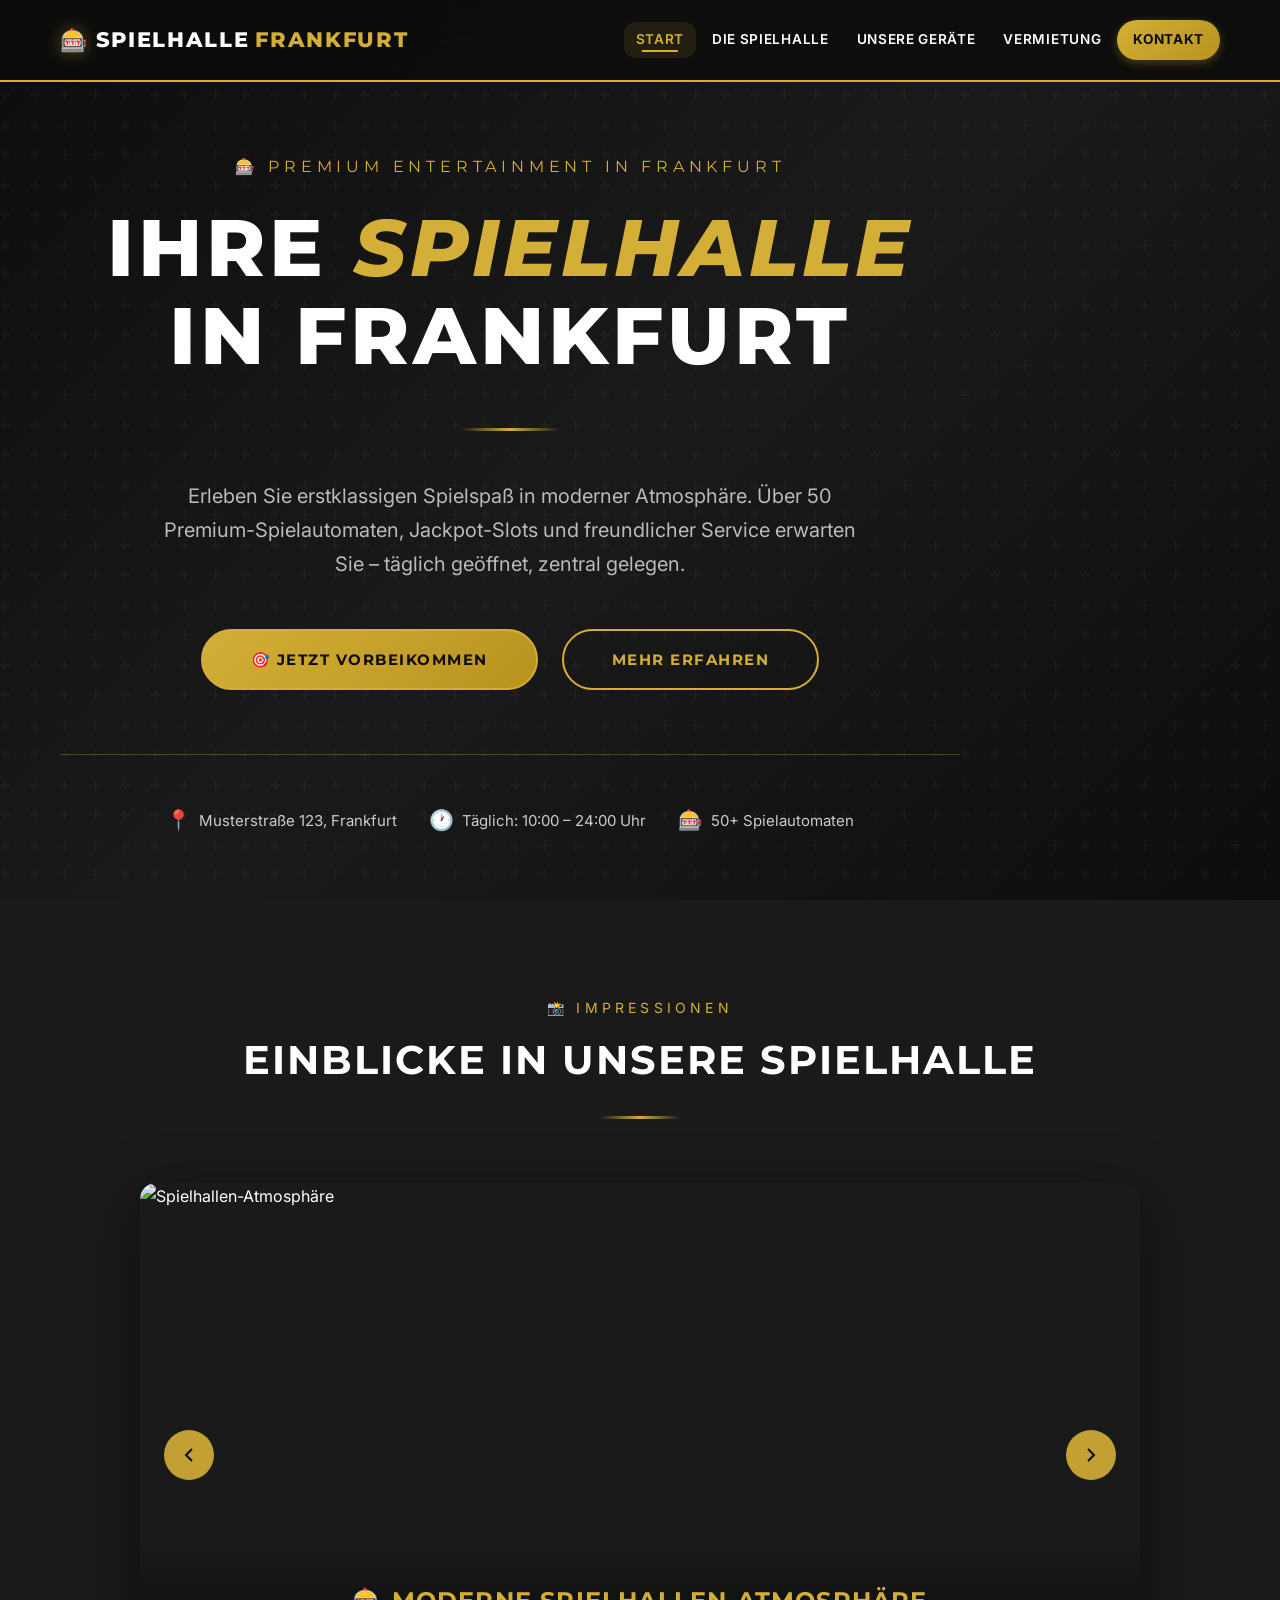
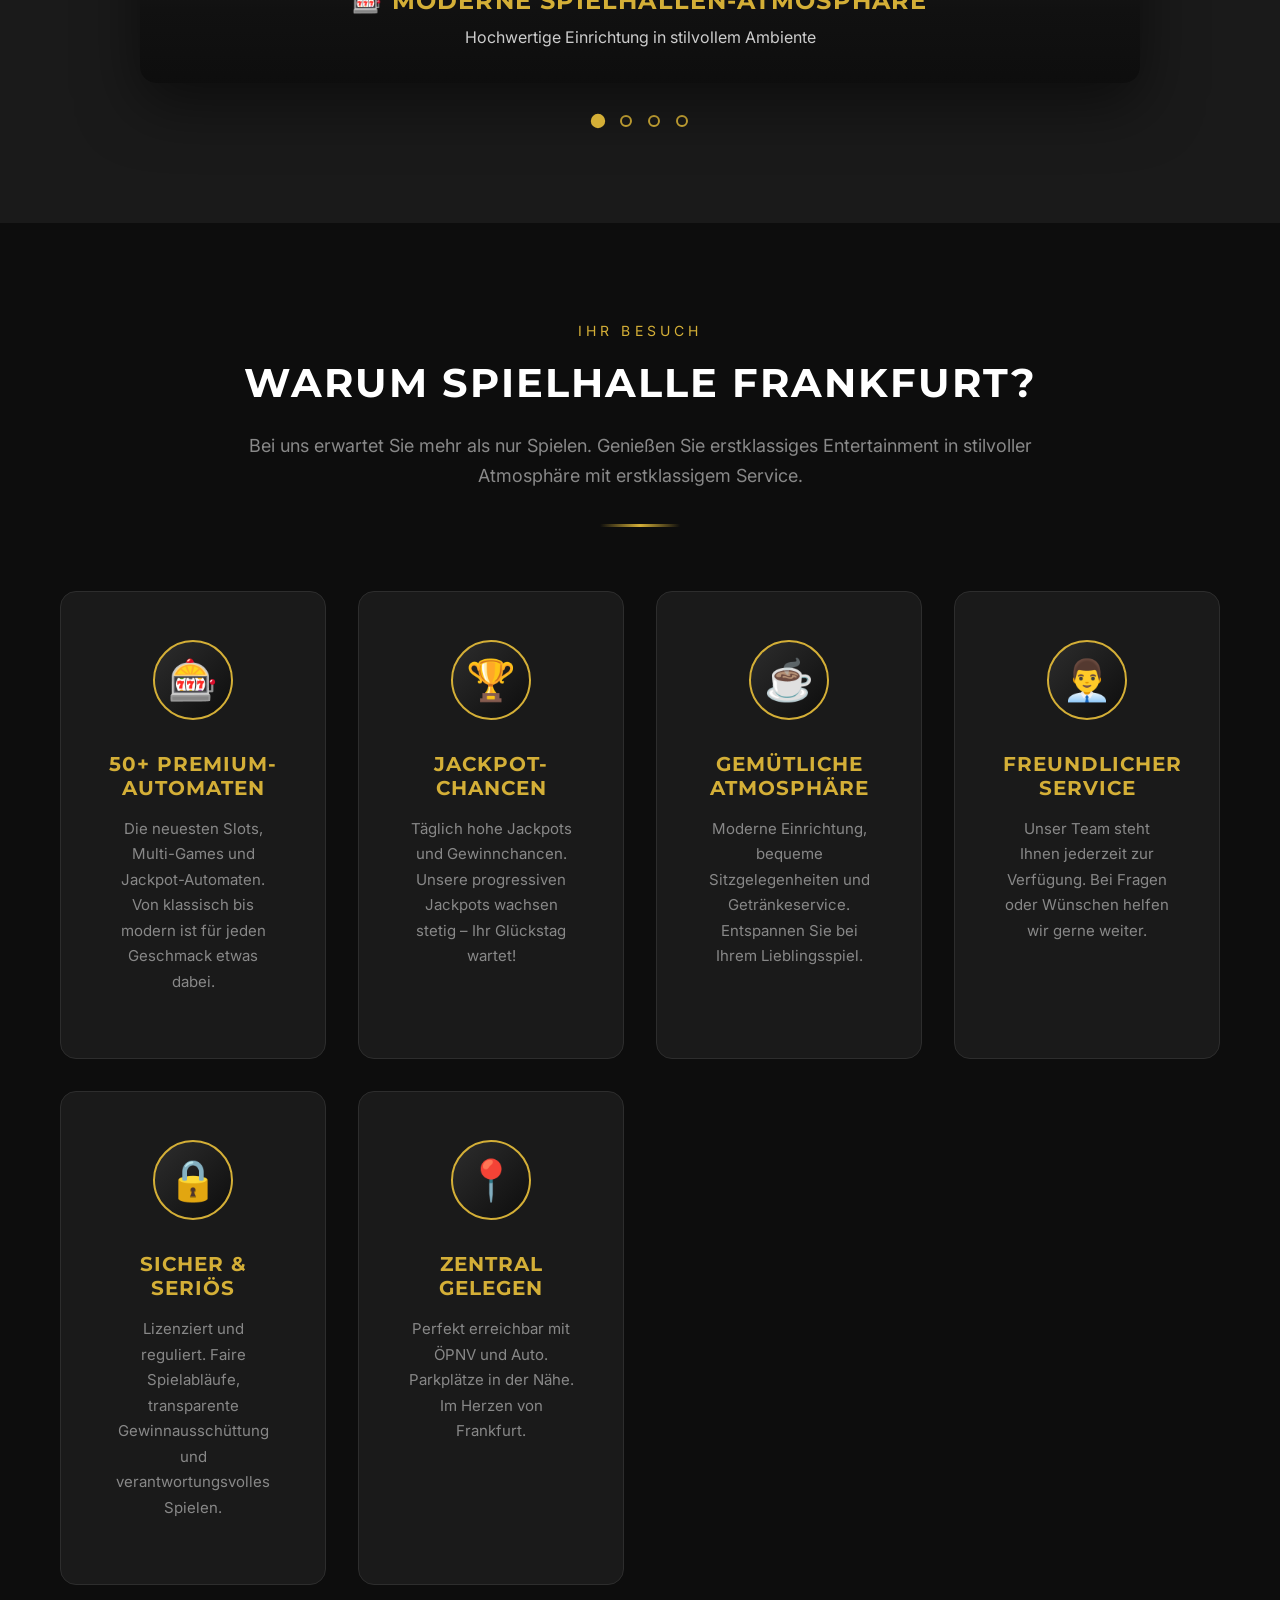
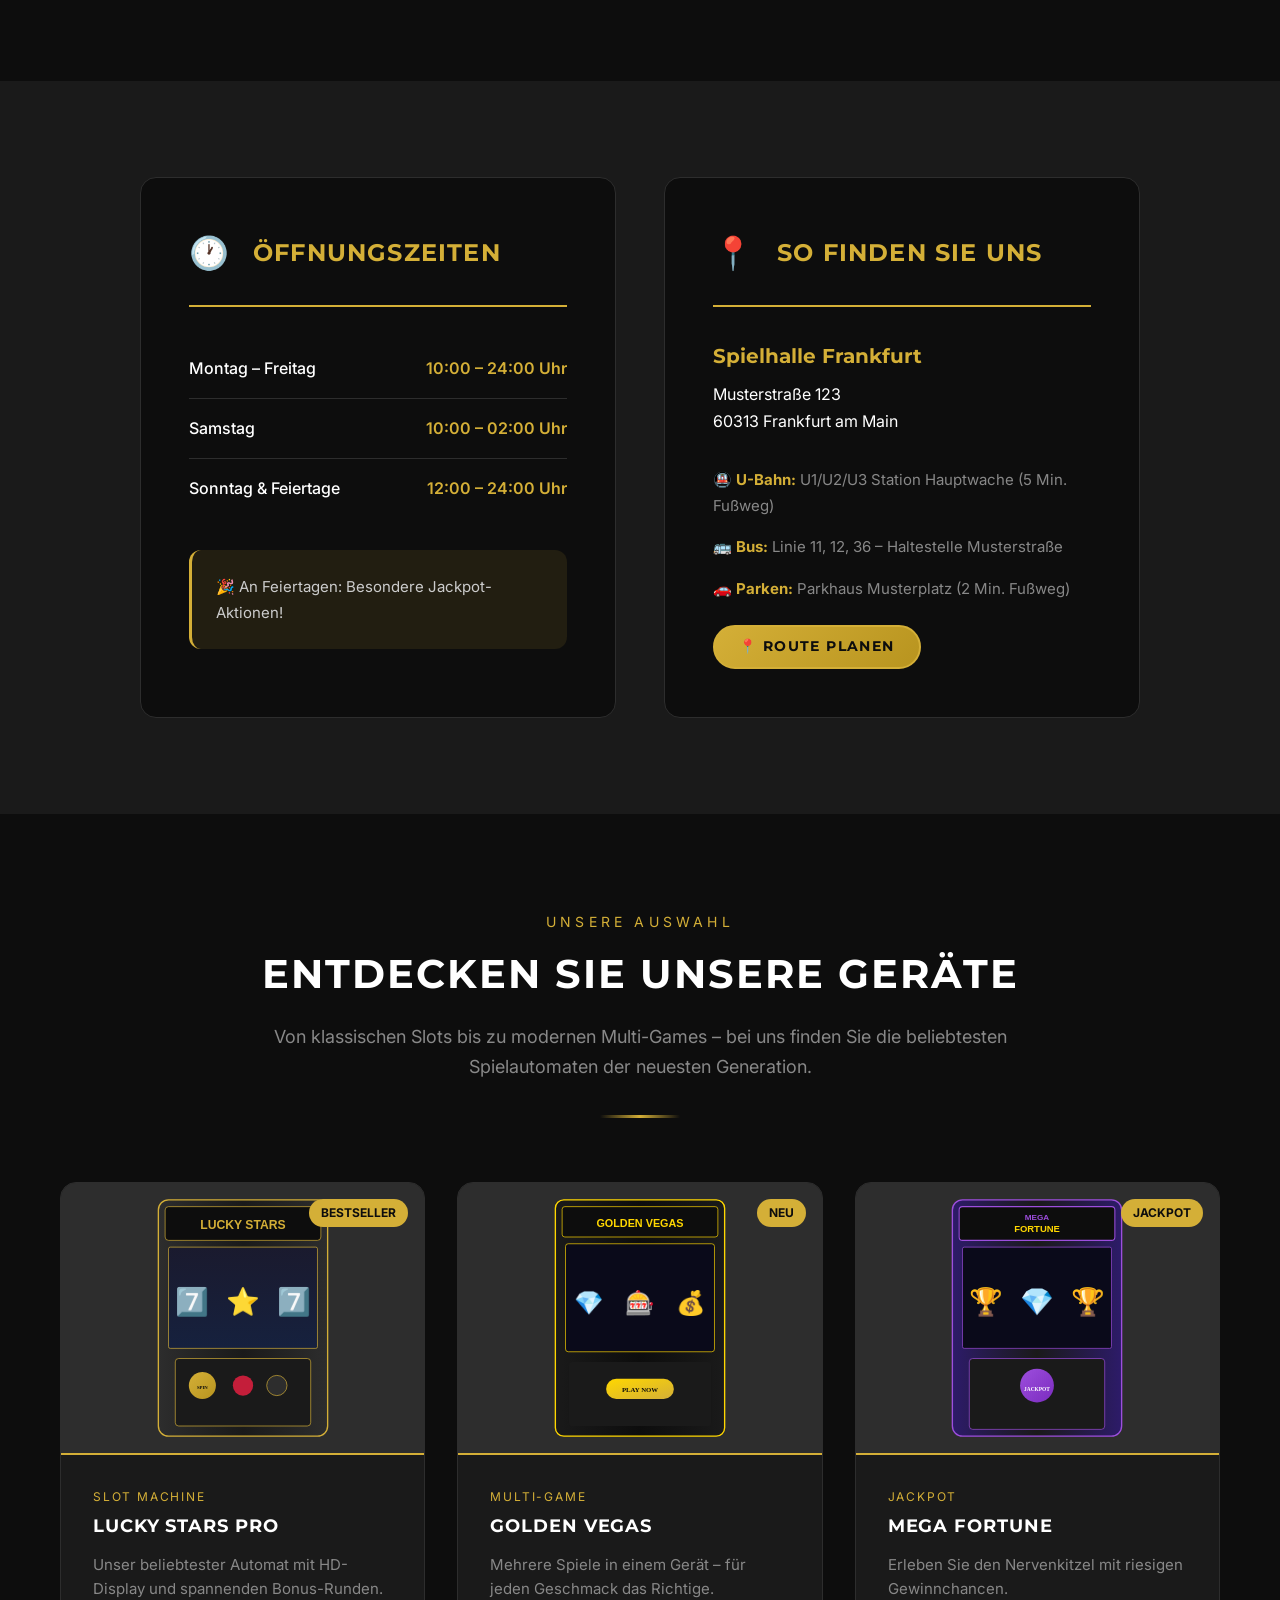
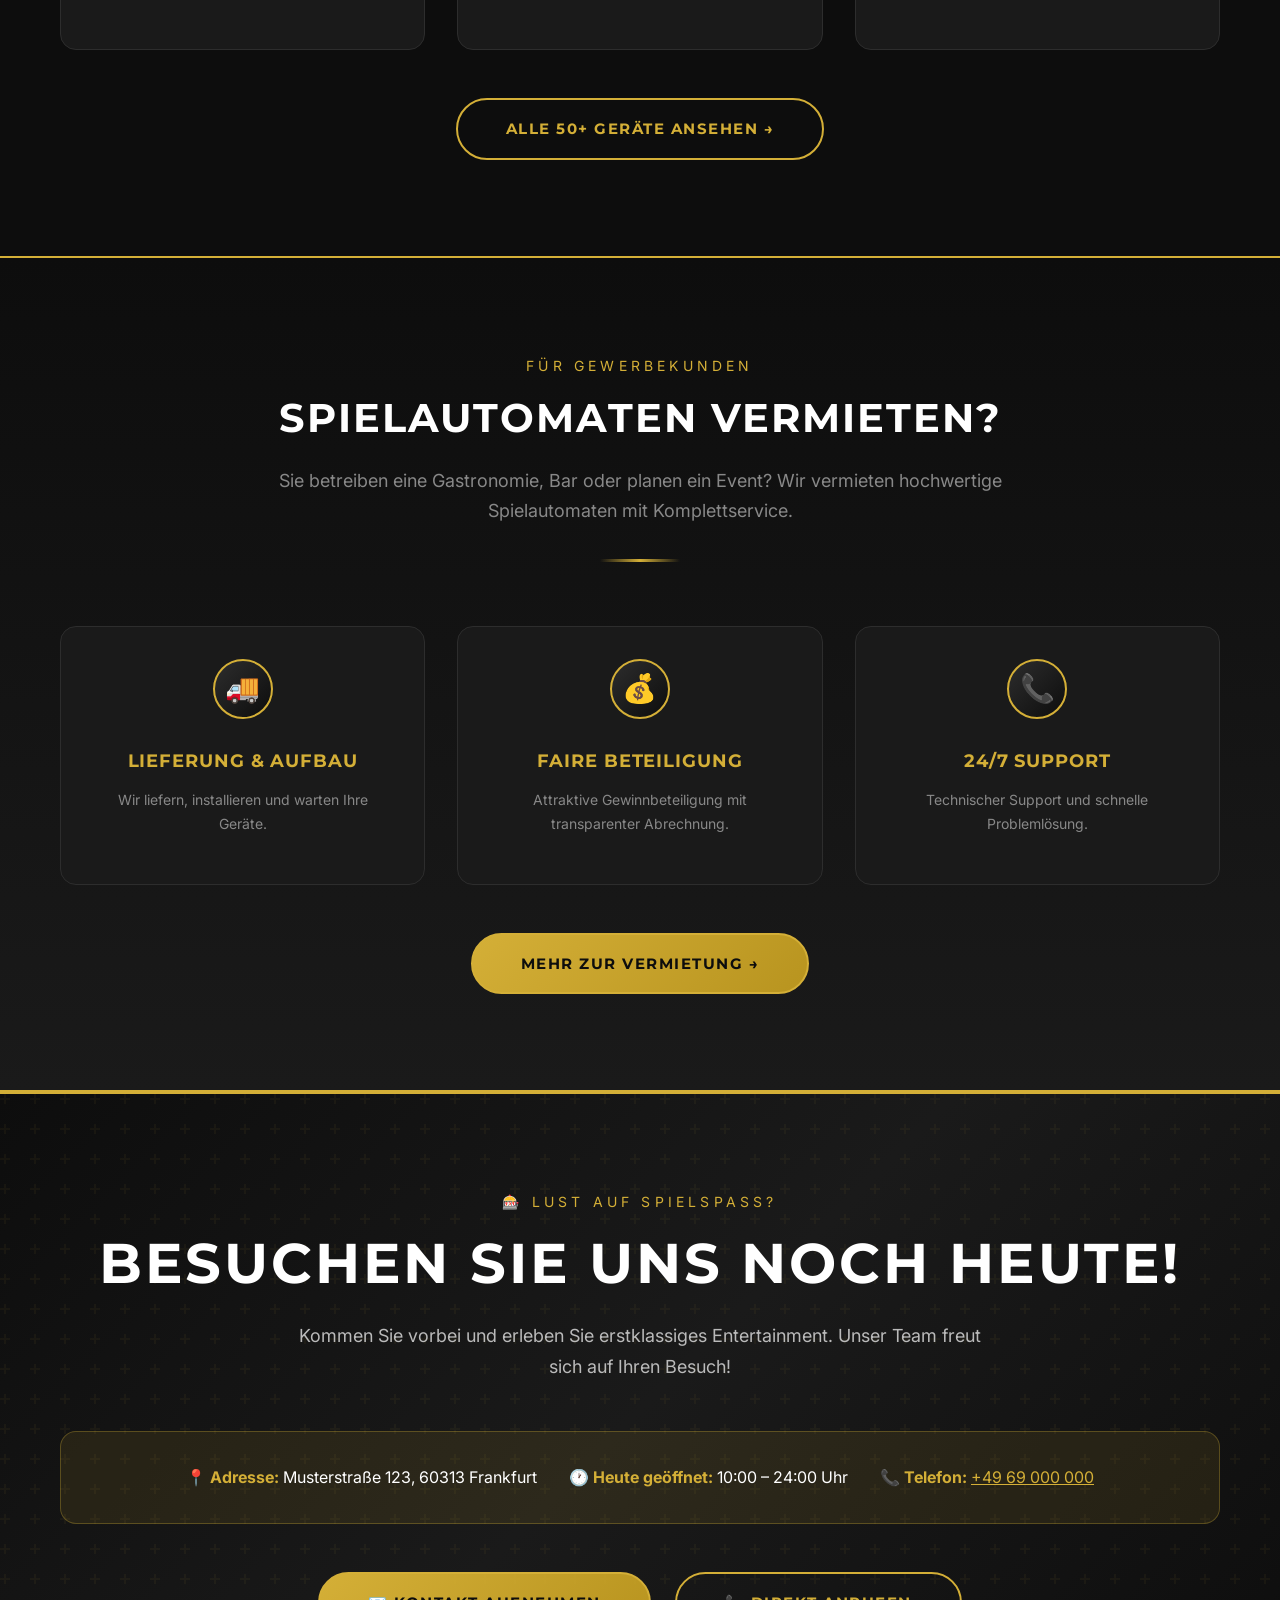
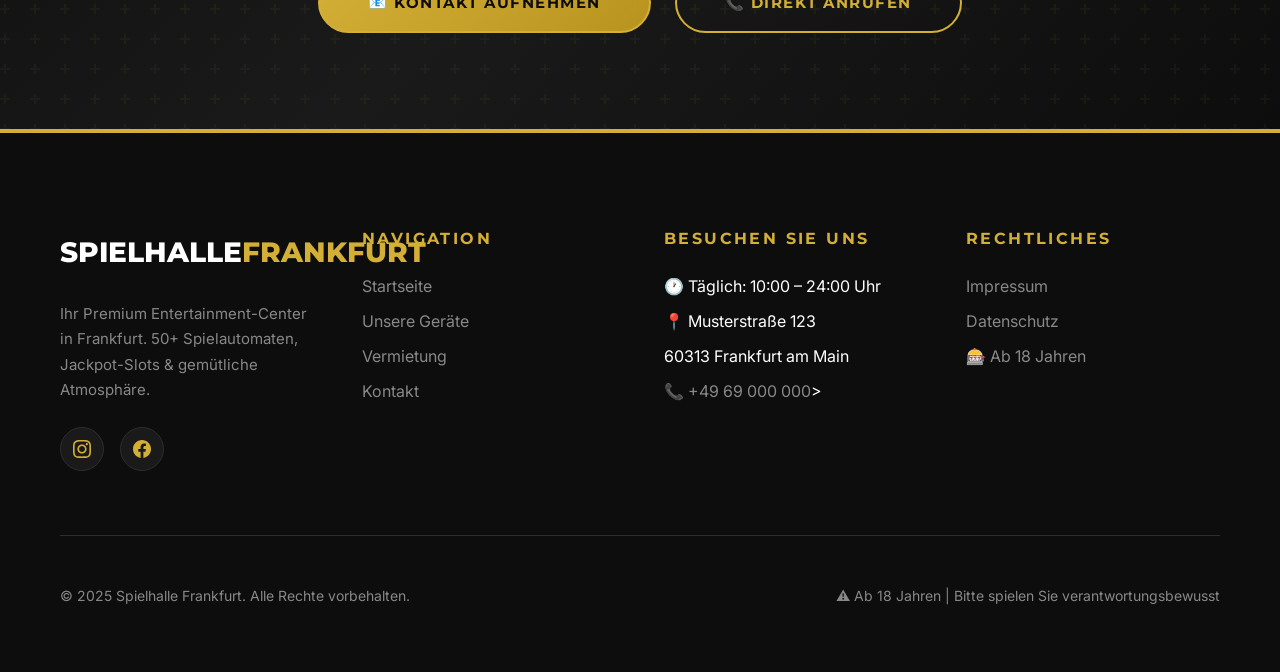
==== index.html @ e0581726 "Initial commit - Spielhalle Frankfurt Website" ====
<!DOCTYPE html>
<html lang="de">
<head>
    <meta charset="UTF-8">
    <meta name="viewport" content="width=device-width, initial-scale=1.0">
    <title>Spielhalle Frankfurt | Ihr Entertainment-Center in Frankfurt</title>
    <meta name="description" content="Besuchen Sie die Spielhalle Frankfurt – Ihr Premium Entertainment-Center. 50+ Spielautomaten, Jackpot-Slots, gemütliche Atmosphäre. Täglich geöffnet!">
    <meta name="keywords" content="Spielhalle Frankfurt, Spielautomaten, Casino, Entertainment, Jackpot, Slot Machines">
    
    <!-- Google Fonts -->
    <link rel="preconnect" href="https://fonts.googleapis.com">
    <link rel="preconnect" href="https://fonts.gstatic.com" crossorigin>
    <link href="https://fonts.googleapis.com/css2?family=Inter:wght@400;500;600&family=Montserrat:wght@400;600;700;800&display=swap" rel="stylesheet">
    
    <link rel="stylesheet" href="css/style.css">
    
    <!-- Open Graph -->
    <meta property="og:title" content="Spielhalle Frankfurt | Ihr Entertainment-Center">
    <meta property="og:description" content="50+ Premium Spielautomaten, Jackpot-Slots & gemütliche Atmosphäre. Besuchen Sie uns!">
    <meta property="og:type" content="website">
</head>
<body>
    <!-- Header -->
    <header class="header" id="header">
        <div class="container">
            <nav class="nav">
                <a href="index.html" class="logo">
                    <span class="logo__icon">🎰</span>
                    SPIELHALLE<span>FRANKFURT</span>
                </a>
                
                <button class="nav__toggle" id="navToggle" aria-label="Menü öffnen">
                    <span></span>
                    <span></span>
                    <span></span>
                </button>
                
                <ul class="nav__menu" id="navMenu">
                    <li><a href="index.html" class="nav__link active">Start</a></li>
                    <li><a href="#spielhalle" class="nav__link">Die Spielhalle</a></li>
                    <li><a href="geraete.html" class="nav__link">Unsere Geräte</a></li>
                    <li><a href="vermietung.html" class="nav__link">Vermietung</a></li>
                    <li><a href="kontakt.html" class="nav__link nav__link--cta">Kontakt</a></li>
                </ul>
            </nav>
        </div>
    </header>

    <!-- Hero Section - SPIELHALLE FOKUS -->
    <section class="hero">
        <div class="container">
            <div class="hero__content">
                <p class="hero__subtitle">🎰 Premium Entertainment in Frankfurt</p>
                <h1 class="hero__title">
                    Ihre <span>Spielhalle</span> in Frankfurt
                </h1>
                <div class="hero__line"></div>
                <p class="hero__text">
                    Erleben Sie erstklassigen Spielspaß in moderner Atmosphäre. 
                    Über 50 Premium-Spielautomaten, Jackpot-Slots und freundlicher Service 
                    erwarten Sie – täglich geöffnet, zentral gelegen.
                </p>
                <div class="hero__buttons">
                    <a href="#besuch" class="btn btn--gold">🎯 Jetzt vorbeikommen</a>
                    <a href="#spielhalle" class="btn btn--outline-gold">Mehr erfahren</a>
                </div>
                
                <!-- Quick Info Bar -->
                <div class="hero__quick-info">
                    <div class="quick-info__item">
                        <span class="quick-info__icon">📍</span>
                        <span>Musterstraße 123, Frankfurt</span>
                    </div>
                    <div class="quick-info__item">
                        <span class="quick-info__icon">🕐</span>
                        <span>Täglich: 10:00 – 24:00 Uhr</span>
                    </div>
                    <div class="quick-info__item">
                        <span class="quick-info__icon">🎰</span>
                        <span>50+ Spielautomaten</span>
                    </div>
                </div>
            </div>
        </div>
    </section>

    <!-- KARUSSELL - Galerie -->
    <section class="section section--black-light carousel-section">
        <div class="container">
            <header class="section-header">
                <p class="section-header__label">📸 Impressionen</p>
                <h2 class="section-header__title">Einblicke in unsere Spielhalle</h2>
                <div class="section-header__line"></div>
            </header>
            
            <div class="carousel">
                <div class="carousel__container">
                    <div class="carousel__track">
                        <!-- Slide 1 -->
                        <div class="carousel__slide">
                            <img src="https://picsum.photos/seed/spielhalle1/1200/600" alt="Spielhallen-Atmosphäre" loading="lazy">
                            <div class="carousel__caption">
                                <h3>🎰 Moderne Spielhallen-Atmosphäre</h3>
                                <p>Hochwertige Einrichtung in stilvollem Ambiente</p>
                            </div>
                        </div>
                        
                        <!-- Slide 2 -->
                        <div class="carousel__slide">
                            <img src="https://picsum.photos/seed/casino2/1200/600" alt="Premium-Geräte" loading="lazy">
                            <div class="carousel__caption">
                                <h3>💎 Premium-Spielautomaten</h3>
                                <p>Die neuesten Geräte mit HD-Displays</p>
                            </div>
                        </div>
                        
                        <!-- Slide 3 -->
                        <div class="carousel__slide">
                            <img src="https://picsum.photos/seed/jackpot3/1200/600" alt="Gewinnmomente" loading="lazy">
                            <div class="carousel__caption">
                                <h3>🎊 Gewinnmomente erleben</h3>
                                <p>Täglich hohe Jackpots und Gewinnchancen</p>
                            </div>
                        </div>
                        
                        <!-- Slide 4 -->
                        <div class="carousel__slide">
                            <img src="https://picsum.photos/seed/lounge4/1200/600" alt="Gemütlicher Bereich" loading="lazy">
                            <div class="carousel__caption">
                                <h3>☕ Gemütlicher Aufenthaltsbereich</h3>
                                <p>Entspannen Sie bei einem Getränk zwischen den Spielen</p>
                            </div>
                        </div>
                    </div>
                </div>
                
                <!-- Navigation Buttons -->
                <button class="carousel__btn carousel__btn--prev" aria-label="Vorheriges Bild">
                    <svg viewBox="0 0 24 24" fill="none" stroke="currentColor" stroke-width="2">
                        <path d="M15 18l-6-6 6-6"/>
                    </svg>
                </button>
                <button class="carousel__btn carousel__btn--next" aria-label="Nächstes Bild">
                    <svg viewBox="0 0 24 24" fill="none" stroke="currentColor" stroke-width="2">
                        <path d="M9 18l6-6-6-6"/>
                    </svg>
                </button>
                
                <!-- Dots Indicator -->
                <div class="carousel__dots">
                    <button class="carousel__dot active" aria-label="Gehe zu Bild 1"></button>
                    <button class="carousel__dot" aria-label="Gehe zu Bild 2"></button>
                    <button class="carousel__dot" aria-label="Gehe zu Bild 3"></button>
                    <button class="carousel__dot" aria-label="Gehe zu Bild 4"></button>
                </div>
            </div>
        </div>
    </section>

    <!-- SPIELHALLE VORTEILE - Warum uns besuchen? -->
    <section class="section section--black" id="spielhalle">
        <div class="container">
            <header class="section-header">
                <p class="section-header__label">Ihr Besuch</p>
                <h2 class="section-header__title">Warum Spielhalle Frankfurt?</h2>
                <p class="section-header__text">
                    Bei uns erwartet Sie mehr als nur Spielen. Genießen Sie erstklassiges Entertainment 
                    in stilvoller Atmosphäre mit erstklassigem Service.
                </p>
                <div class="section-header__line"></div>
            </header>
            
            <div class="feature-grid">
                <div class="feature-card">
                    <div class="feature-card__icon">🎰</div>
                    <h3 class="feature-card__title">50+ Premium-Automaten</h3>
                    <p class="feature-card__text">Die neuesten Slots, Multi-Games und Jackpot-Automaten. Von klassisch bis modern ist für jeden Geschmack etwas dabei.</p>
                </div>
                
                <div class="feature-card">
                    <div class="feature-card__icon">🏆</div>
                    <h3 class="feature-card__title">Jackpot-Chancen</h3>
                    <p class="feature-card__text">Täglich hohe Jackpots und Gewinnchancen. Unsere progressiven Jackpots wachsen stetig – Ihr Glückstag wartet!</p>
                </div>
                
                <div class="feature-card">
                    <div class="feature-card__icon">☕</div>
                    <h3 class="feature-card__title">Gemütliche Atmosphäre</h3>
                    <p class="feature-card__text">Moderne Einrichtung, bequeme Sitzgelegenheiten und Getränkeservice. Entspannen Sie bei Ihrem Lieblingsspiel.</p>
                </div>
                
                <div class="feature-card">
                    <div class="feature-card__icon">👨‍💼</div>
                    <h3 class="feature-card__title">Freundlicher Service</h3>
                    <p class="feature-card__text">Unser Team steht Ihnen jederzeit zur Verfügung. Bei Fragen oder Wünschen helfen wir gerne weiter.</p>
                </div>
                
                <div class="feature-card">
                    <div class="feature-card__icon">🔒</div>
                    <h3 class="feature-card__title">Sicher & Seriös</h3>
                    <p class="feature-card__text">Lizenziert und reguliert. Faire Spielabläufe, transparente Gewinnausschüttung und verantwortungsvolles Spielen.</p>
                </div>
                
                <div class="feature-card">
                    <div class="feature-card__icon">📍</div>
                    <h3 class="feature-card__title">Zentral gelegen</h3>
                    <p class="feature-card__text">Perfekt erreichbar mit ÖPNV und Auto. Parkplätze in der Nähe. Im Herzen von Frankfurt.</p>
                </div>
            </div>
        </div>
    </section>

    <!-- ÖFFNUNGSZEITEN & STANDORT -->
    <section class="section section--black-light" id="besuch">
        <div class="container">
            <div class="visit-grid">
                <!-- Öffnungszeiten -->
                <div class="visit-card">
                    <div class="visit-card__header">
                        <span class="visit-card__icon">🕐</span>
                        <h3>Öffnungszeiten</h3>
                    </div>
                    <ul class="opening-hours">
                        <li>
                            <span class="day">Montag – Freitag</span>
                            <span class="time">10:00 – 24:00 Uhr</span>
                        </li>
                        <li>
                            <span class="day">Samstag</span>
                            <span class="time">10:00 – 02:00 Uhr</span>
                        </li>
                        <li>
                            <span class="day">Sonntag & Feiertage</span>
                            <span class="time">12:00 – 24:00 Uhr</span>
                        </li>
                    </ul>
                    <div class="visit-card__note">
                        <p>🎉 An Feiertagen: Besondere Jackpot-Aktionen!</p>
                    </div>
                </div>
                
                <!-- Standort -->
                <div class="visit-card">
                    <div class="visit-card__header">
                        <span class="visit-card__icon">📍</span>
                        <h3>So finden Sie uns</h3>
                    </div>
                    <div class="location-info">
                        <p class="location-info__name">Spielhalle Frankfurt</p>
                        <p class="location-info__address">
                            Musterstraße 123<br>
                            60313 Frankfurt am Main
                        </p>
                        <div class="location-info__transport">
                            <p>🚇 <strong>U-Bahn:</strong> U1/U2/U3 Station Hauptwache (5 Min. Fußweg)</p>
                            <p>🚌 <strong>Bus:</strong> Linie 11, 12, 36 – Haltestelle Musterstraße</p>
                            <p>🚗 <strong>Parken:</strong> Parkhaus Musterplatz (2 Min. Fußweg)</p>
                        </div>
                    </div>
                    <a href="https://maps.google.com" target="_blank" class="btn btn--gold btn--small" style="margin-top: 1.5rem;">
                        📍 Route planen
                    </a>
                </div>
            </div>
        </div>
    </section>

    <!-- GERÄTE VORSCHAU -->
    <section class="section section--black">
        <div class="container">
            <header class="section-header">
                <p class="section-header__label">Unsere Auswahl</p>
                <h2 class="section-header__title">Entdecken Sie unsere Geräte</h2>
                <p class="section-header__text">
                    Von klassischen Slots bis zu modernen Multi-Games – bei uns finden Sie 
                    die beliebtesten Spielautomaten der neuesten Generation.
                </p>
                <div class="section-header__line"></div>
            </header>
            
            <div class="device-grid">
                <!-- Device 1 -->
                <div class="device-card">
                    <div class="device-card__image">
                        <img src="images/geraete/slot-1.svg" alt="Lucky Stars Pro Spielautomat" loading="lazy">
                        <span class="device-card__tag">Bestseller</span>
                    </div>
                    <div class="device-card__content">
                        <p class="device-card__category">Slot Machine</p>
                        <h3 class="device-card__title">Lucky Stars Pro</h3>
                        <p class="device-card__description">Unser beliebtester Automat mit HD-Display und spannenden Bonus-Runden.</p>
                    </div>
                </div>
                
                <!-- Device 2 -->
                <div class="device-card">
                    <div class="device-card__image">
                        <img src="images/geraete/slot-2.svg" alt="Golden Vegas Spielautomat" loading="lazy">
                        <span class="device-card__tag">Neu</span>
                    </div>
                    <div class="device-card__content">
                        <p class="device-card__category">Multi-Game</p>
                        <h3 class="device-card__title">Golden Vegas</h3>
                        <p class="device-card__description">Mehrere Spiele in einem Gerät – für jeden Geschmack das Richtige.</p>
                    </div>
                </div>
                
                <!-- Device 3 -->
                <div class="device-card">
                    <div class="device-card__image">
                        <img src="images/geraete/slot-3.svg" alt="Mega Fortune Jackpot Spielautomat" loading="lazy">
                        <span class="device-card__tag">Jackpot</span>
                    </div>
                    <div class="device-card__content">
                        <p class="device-card__category">Jackpot</p>
                        <h3 class="device-card__title">Mega Fortune</h3>
                        <p class="device-card__description">Erleben Sie den Nervenkitzel mit riesigen Gewinnchancen.</p>
                    </div>
                </div>
            </div>
            
            <div class="text-center mt-4">
                <a href="geraete.html" class="btn btn--outline-gold">Alle 50+ Geräte ansehen →</a>
            </div>
        </div>
    </section>

    <!-- VERMIETUNG - SEKUNDÄR -->
    <section class="section section--gold-accent">
        <div class="container">
            <header class="section-header">
                <p class="section-header__label">Für Gewerbekunden</p>
                <h2 class="section-header__title">Spielautomaten vermieten?</h2>
                <p class="section-header__text">
                    Sie betreiben eine Gastronomie, Bar oder planen ein Event? 
                    Wir vermieten hochwertige Spielautomaten mit Komplettservice.
                </p>
                <div class="section-header__line"></div>
            </header>
            
            <div class="feature-grid feature-grid--compact">
                <div class="feature-card feature-card--compact">
                    <div class="feature-card__icon">🚚</div>
                    <h3 class="feature-card__title">Lieferung & Aufbau</h3>
                    <p class="feature-card__text">Wir liefern, installieren und warten Ihre Geräte.</p>
                </div>
                
                <div class="feature-card feature-card--compact">
                    <div class="feature-card__icon">💰</div>
                    <h3 class="feature-card__title">Faire Beteiligung</h3>
                    <p class="feature-card__text">Attraktive Gewinnbeteiligung mit transparenter Abrechnung.</p>
                </div>
                
                <div class="feature-card feature-card--compact">
                    <div class="feature-card__icon">📞</div>
                    <h3 class="feature-card__title">24/7 Support</h3>
                    <p class="feature-card__text">Technischer Support und schnelle Problemlösung.</p>
                </div>
            </div>
            
            <div class="text-center mt-4">
                <a href="vermietung.html" class="btn btn--gold">Mehr zur Vermietung →</a>
            </div>
        </div>
    </section>

    <!-- CTA - BESUCH JETZT -->
    <section class="cta-section">
        <div class="container">
            <p class="section-header__label" style="margin-bottom: 1rem;">🎰 Lust auf Spielspaß?</p>
            <h2 class="cta-section__title">Besuchen Sie uns noch heute!</h2>
            <p class="cta-section__text">
                Kommen Sie vorbei und erleben Sie erstklassiges Entertainment. 
                Unser Team freut sich auf Ihren Besuch!
            </p>
            
            <div class="cta-info-box">
                <div class="cta-info__item">
                    <strong>📍 Adresse:</strong> Musterstraße 123, 60313 Frankfurt
                </div>
                <div class="cta-info__item">
                    <strong>🕐 Heute geöffnet:</strong> 10:00 – 24:00 Uhr
                </div>
                <div class="cta-info__item">
                    <strong>📞 Telefon:</strong> <a href="tel:+4969000000">+49 69 000 000</a>
                </div>
            </div>
            
            <div class="hero__buttons" style="justify-content: center; margin-top: 2rem;">
                <a href="kontakt.html" class="btn btn--gold">📧 Kontakt aufnehmen</a>
                <a href="tel:+4969000000" class="btn btn--outline-gold">📞 Direkt anrufen</a>
            </div>
        </div>
    </section>

    <!-- Footer -->
    <footer class="footer">
        <div class="container">
            <div class="footer-grid">
                <div class="footer-brand">
                    <p class="footer-logo">SPIELHALLE<span>FRANKFURT</span></p>
                    <p class="footer-text">
                        Ihr Premium Entertainment-Center in Frankfurt. 
                        50+ Spielautomaten, Jackpot-Slots & gemütliche Atmosphäre.
                    </p>
                    <div class="footer-social">
                        <a href="#" aria-label="Instagram">
                            <svg width="18" height="18" viewBox="0 0 24 24" fill="currentColor">
                                <path d="M12 2.163c3.204 0 3.584.012 4.85.07 3.252.148 4.771 1.691 4.919 4.919.058 1.265.069 1.645.069 4.849 0 3.205-.012 3.584-.069 4.849-.149 3.225-1.664 4.771-4.919 4.919-1.266.058-1.644.07-4.85.07-3.204 0-3.584-.012-4.849-.07-3.26-.149-4.771-1.699-4.919-4.92-.058-1.265-.07-1.644-.07-4.849 0-3.204.013-3.583.07-4.849.149-3.227 1.664-4.771 4.919-4.919 1.266-.057 1.645-.069 4.849-.069zm0-2.163c-3.259 0-3.667.014-4.947.072-4.358.2-6.78 2.618-6.98 6.98-.059 1.281-.073 1.689-.073 4.948 0 3.259.014 3.668.072 4.948.2 4.358 2.618 6.78 6.98 6.98 1.281.058 1.689.072 4.948.072 3.259 0 3.668-.014 4.948-.072 4.354-.2 6.782-2.618 6.979-6.98.059-1.28.073-1.689.073-4.948 0-3.259-.014-3.667-.072-4.947-.196-4.354-2.617-6.78-6.979-6.98-1.281-.059-1.69-.073-4.949-.073zm0 5.838c-3.403 0-6.162 2.759-6.162 6.162s2.759 6.163 6.162 6.163 6.162-2.759 6.162-6.163c0-3.403-2.759-6.162-6.162-6.162zm0 10.162c-2.209 0-4-1.79-4-4 0-2.209 1.791-4 4-4s4 1.791 4 4c0 2.21-1.791 4-4 4zm6.406-11.845c-.796 0-1.441.645-1.441 1.44s.645 1.44 1.441 1.44c.795 0 1.439-.645 1.439-1.44s-.644-1.44-1.439-1.44z"/>
                            </svg>
                        </a>
                        <a href="#" aria-label="Facebook">
                            <svg width="18" height="18" viewBox="0 0 24 24" fill="currentColor">
                                <path d="M24 12.073c0-6.627-5.373-12-12-12s-12 5.373-12 12c0 5.99 4.388 10.954 10.125 11.854v-8.385H7.078v-3.47h3.047V9.43c0-3.007 1.792-4.669 4.533-4.669 1.312 0 2.686.235 2.686.235v2.953H15.83c-1.491 0-1.956.925-1.956 1.874v2.25h3.328l-.532 3.47h-2.796v8.385C19.612 23.027 24 18.062 24 12.073z"/>
                            </svg>
                        </a>
                    </div>
                </div>
                
                <div class="footer-nav">
                    <h4 class="footer-title">Navigation</h4>
                    <ul class="footer-links">
                        <li><a href="index.html">Startseite</a></li>
                        <li><a href="geraete.html">Unsere Geräte</a></li>
                        <li><a href="vermietung.html">Vermietung</a></li>
                        <li><a href="kontakt.html">Kontakt</a></li>
                    </ul>
                </div>
                
                <div class="footer-contact">
                    <h4 class="footer-title">Besuchen Sie uns</h4>
                    <ul class="footer-links">
                        <li>🕐 Täglich: 10:00 – 24:00 Uhr</li>
                        <li>📍 Musterstraße 123</li>
                        <li>60313 Frankfurt am Main</li>
                        <li><a href="tel:+4969000000">📞 +49 69 000 000</a>></li>
                    </ul>
                </div>
                
                <div class="footer-legal">
                    <h4 class="footer-title">Rechtliches</h4>
                    <ul class="footer-links">
                        <li><a href="impressum.html">Impressum</a></li>
                        <li><a href="datenschutz.html">Datenschutz</a></li>
                        <li><a href="#">🎰 Ab 18 Jahren</a></li>
                    </ul>
                </div>
            </div>
            
            <div class="footer-bottom">
                <p>&copy; 2025 Spielhalle Frankfurt. Alle Rechte vorbehalten.</p>
                <p>⚠️ Ab 18 Jahren | Bitte spielen Sie verantwortungsbewusst</p>
            </div>
        </div>
    </footer>

    <script src="js/main.js"></script>
    
    <!-- Carousel JavaScript -->
    <script>
        (function() {
            const carousel = document.querySelector('.carousel');
            if (!carousel) return;
            
            const track = carousel.querySelector('.carousel__track');
            const slides = carousel.querySelectorAll('.carousel__slide');
            const prevBtn = carousel.querySelector('.carousel__btn--prev');
            const nextBtn = carousel.querySelector('.carousel__btn--next');
            const dots = carousel.querySelectorAll('.carousel__dot');
            
            let currentIndex = 0;
            let autoplayInterval;
            
            function updateCarousel() {
                track.style.transform = `translateX(-${currentIndex * 100}%)`;
                
                dots.forEach((dot, index) => {
                    dot.classList.toggle('active', index === currentIndex);
                });
            }
            
            function nextSlide() {
                currentIndex = (currentIndex + 1) % slides.length;
                updateCarousel();
            }
            
            function prevSlide() {
                currentIndex = (currentIndex - 1 + slides.length) % slides.length;
                updateCarousel();
            }
            
            function goToSlide(index) {
                currentIndex = index;
                updateCarousel();
            }
            
            function startAutoplay() {
                autoplayInterval = setInterval(nextSlide, 5000);
            }
            
            function stopAutoplay() {
                clearInterval(autoplayInterval);
            }
            
            prevBtn.addEventListener('click', () => {
                stopAutoplay();
                prevSlide();
                startAutoplay();
            });
            
            nextBtn.addEventListener('click', () => {
                stopAutoplay();
                nextSlide();
                startAutoplay();
            });
            
            dots.forEach((dot, index) => {
                dot.addEventListener('click', () => {
                    stopAutoplay();
                    goToSlide(index);
                    startAutoplay();
                });
            });
            
            carousel.addEventListener('mouseenter', stopAutoplay);
            carousel.addEventListener('mouseleave', startAutoplay);
            
            // Touch support
            let touchStartX = 0;
            let touchEndX = 0;
            
            track.addEventListener('touchstart', (e) => {
                touchStartX = e.changedTouches[0].screenX;
                stopAutoplay();
            }, {passive: true});
            
            track.addEventListener('touchend', (e) => {
                touchEndX = e.changedTouches[0].screenX;
                handleSwipe();
                startAutoplay();
            }, {passive: true});
            
            function handleSwipe() {
                const swipeThreshold = 50;
                const diff = touchStartX - touchEndX;
                
                if (Math.abs(diff) > swipeThreshold) {
                    if (diff > 0) {
                        nextSlide();
                    } else {
                        prevSlide();
                    }
                }
            }
            
            startAutoplay();
        })();
    </script>
</body>
</html>
---- css/style.css ----
/* ========================================
   SPIELHALLE FRANKFURT
   Schwarz ✦ Gold ✦ Entertainment
   Automatenvermietung & Spielhalle
   ======================================== */

/* CSS Custom Properties */
:root {
    /* Casino Farbpalette - Schwarz/Gold */
    --color-black: #0D0D0D;
    --color-black-light: #1A1A1A;
    --color-black-lighter: #2D2D2D;
    --color-gold: #D4AF37;
    --color-gold-light: #F4D03F;
    --color-gold-dark: #B8941F;
    --color-gold-accent: #FFD700;
    --color-yellow: #FFCC00;
    --color-red: #C41E3A;
    --color-white: #FFFFFF;
    --color-gray: #888888;
    --color-gray-light: #CCCCCC;
    
    /* Schriften */
    --font-heading: 'Montserrat', Georgia, sans-serif;
    --font-body: 'Inter', -apple-system, BlinkMacSystemFont, sans-serif;
    
    /* Abstände */
    --space-xs: 0.5rem;
    --space-sm: 1rem;
    --space-md: 1.5rem;
    --space-lg: 2rem;
    --space-xl: 3rem;
    --space-2xl: 4rem;
    --space-3xl: 6rem;
    
    /* Container */
    --container-max: 1200px;
    --container-padding: 1.25rem;
    
    /* Übergänge */
    --transition-fast: 0.2s ease;
    --transition-base: 0.3s ease;
    --transition-slow: 0.5s ease;
    
    /* Border Radius */
    --radius-sm: 6px;
    --radius-md: 12px;
    --radius-lg: 16px;
    --radius-full: 9999px;
}

/* ========================================
   RESET & BASE
   ======================================== */
*, *::before, *::after {
    box-sizing: border-box;
    margin: 0;
    padding: 0;
}

html {
    font-size: 16px;
    scroll-behavior: smooth;
    -webkit-font-smoothing: antialiased;
    -moz-osx-font-smoothing: grayscale;
}

body {
    font-family: var(--font-body);
    font-weight: 400;
    line-height: 1.7;
    color: var(--color-white);
    background-color: var(--color-black);
}

img {
    max-width: 100%;
    height: auto;
    display: block;
}

a {
    color: inherit;
    text-decoration: none;
}

ul, ol {
    list-style: none;
}

/* ========================================
   TYPOGRAPHY
   ======================================== */
h1, h2, h3, h4, h5, h6 {
    font-family: var(--font-heading);
    font-weight: 700;
    line-height: 1.2;
    text-transform: uppercase;
    letter-spacing: 0.05em;
}

h1 { 
    font-size: clamp(2.5rem, 6vw, 4.5rem); 
}

h2 { 
    font-size: clamp(1.75rem, 4vw, 2.5rem); 
}

h3 { 
    font-size: clamp(1.25rem, 3vw, 1.75rem); 
}

h4 { 
    font-size: 1.125rem; 
}

p {
    margin-bottom: var(--space-sm);
}

.text-gold {
    color: var(--color-gold);
}

.text-center {
    text-align: center;
}

/* ========================================
   LAYOUT & CONTAINER
   ======================================== */
.container {
    width: 100%;
    max-width: var(--container-max);
    margin: 0 auto;
    padding: 0 var(--container-padding);
    box-sizing: border-box;
}

/* Fix for container overflow */
.container::after {
    content: '';
    display: table;
    clear: both;
}

.section {
    padding: var(--space-3xl) 0;
}

.section--black {
    background-color: var(--color-black);
}

.section--black-light {
    background-color: var(--color-black-light);
}

.section--gradient {
    background: linear-gradient(135deg, var(--color-black) 0%, var(--color-black-light) 50%, var(--color-black) 100%);
}

.section--gold-accent {
    background: linear-gradient(180deg, var(--color-black) 0%, var(--color-black-light) 100%);
    border-top: 2px solid var(--color-gold);
    border-bottom: 2px solid var(--color-gold);
}

/* Grid System */
.grid {
    display: grid;
    gap: var(--space-lg);
}

.grid--2 {
    grid-template-columns: repeat(auto-fit, minmax(280px, 1fr));
}

.grid--3 {
    grid-template-columns: repeat(auto-fit, minmax(260px, 1fr));
}

.grid--4 {
    grid-template-columns: repeat(auto-fit, minmax(220px, 1fr));
}

/* Flex */
.flex {
    display: flex;
}

.flex-wrap {
    flex-wrap: wrap;
}

.items-center {
    align-items: center;
}

.justify-between {
    justify-content: space-between;
}

.justify-center {
    justify-content: center;
}

.gap-md {
    gap: var(--space-md);
}

.gap-lg {
    gap: var(--space-lg);
}

/* ========================================
   HEADER & NAVIGATION - KOMPAKT
   ======================================== */
.header {
    position: fixed;
    top: 0;
    left: 0;
    right: 0;
    z-index: 1000;
    background: rgba(13, 13, 13, 0.95);
    backdrop-filter: blur(20px);
    -webkit-backdrop-filter: blur(20px);
    border-bottom: 2px solid var(--color-gold);
    transition: all 0.3s ease;
}

.header--scrolled {
    background: rgba(13, 13, 13, 0.98);
    box-shadow: 0 4px 30px rgba(212, 175, 55, 0.3);
}

.header--scrolled .nav {
    height: 60px;
}

.header--scrolled .logo {
    font-size: 1.2rem;
}

.nav {
    display: flex;
    align-items: center;
    justify-content: space-between;
    height: 80px;
    transition: height 0.3s ease;
}

/* Logo Styles - Kompakt */
.logo {
    font-family: var(--font-heading);
    font-size: 1.3rem;
    font-weight: 800;
    color: var(--color-white);
    display: flex;
    align-items: center;
    gap: 6px;
    text-transform: uppercase;
    letter-spacing: 0.08em;
    transition: font-size 0.3s ease;
    position: relative;
    text-decoration: none;
    white-space: nowrap;
}

.logo__icon {
    font-size: 1.4rem;
    filter: drop-shadow(0 0 8px rgba(212, 175, 55, 0.4));
    transition: transform 0.3s ease;
    line-height: 1;
}

.logo:hover .logo__icon {
    transform: rotate(10deg) scale(1.05);
}

.logo span {
    color: var(--color-gold);
}

/* Navigation Menu */
.nav__menu {
    display: none;
    position: fixed;
    top: 0;
    left: 0;
    right: 0;
    bottom: 0;
    background: rgba(13, 13, 13, 0.98);
    backdrop-filter: blur(20px);
    -webkit-backdrop-filter: blur(20px);
    padding: 100px var(--space-lg) var(--space-lg);
    flex-direction: column;
    gap: var(--space-sm);
    align-items: center;
    justify-content: flex-start;
    opacity: 0;
    visibility: hidden;
    transform: translateY(-10px);
    transition: all 0.25s ease;
    z-index: 999;
    list-style: none;
    margin: 0;
}

.nav__menu.active {
    display: flex;
    opacity: 1;
    visibility: visible;
    transform: translateY(0);
}

.nav__menu li {
    margin: 0;
    padding: 0;
}

.nav__link {
    font-weight: 600;
    font-size: 1.1rem;
    text-transform: uppercase;
    letter-spacing: 0.08em;
    padding: 10px 16px;
    border-radius: var(--radius-md);
    transition: all 0.25s ease;
    position: relative;
    color: var(--color-white);
    display: inline-block;
    text-decoration: none;
    white-space: nowrap;
}

.nav__link::after {
    content: '';
    position: absolute;
    bottom: 6px;
    left: 50%;
    transform: translateX(-50%);
    width: 0;
    height: 2px;
    background: var(--color-gold);
    transition: width 0.25s ease;
}

.nav__link:hover::after,
.nav__link.active::after {
    width: 50%;
}

.nav__link:hover {
    color: var(--color-gold);
}

.nav__link.active {
    color: var(--color-gold);
    background: rgba(212, 175, 55, 0.1);
}

/* CTA Button in Navigation - Kompakt */
.nav__link--cta {
    background: linear-gradient(135deg, var(--color-gold) 0%, var(--color-gold-dark) 100%);
    color: var(--color-black) !important;
    padding: 8px 16px;
    border-radius: var(--radius-full);
    font-weight: 700;
    font-size: 0.9rem;
    box-shadow: 0 3px 10px rgba(212, 175, 55, 0.3);
}

.nav__link--cta::after {
    display: none;
}

.nav__link--cta:hover {
    background: linear-gradient(135deg, var(--color-gold-light) 0%, var(--color-gold) 100%);
    transform: translateY(-2px);
    box-shadow: 0 5px 15px rgba(212, 175, 55, 0.4);
}

.nav__link--cta.active {
    background: linear-gradient(135deg, var(--color-gold-light) 0%, var(--color-gold) 100%);
    box-shadow: 0 0 15px rgba(212, 175, 55, 0.5);
}

/* Mobile Menu Toggle */
.nav__toggle {
    display: flex;
    flex-direction: column;
    gap: 5px;
    background: none;
    border: none;
    cursor: pointer;
    padding: 8px;
    z-index: 1001;
    position: relative;
    width: 44px;
    height: 44px;
    align-items: center;
    justify-content: center;
    border-radius: var(--radius-md);
    transition: background 0.25s ease;
}

.nav__toggle:hover {
    background: rgba(212, 175, 55, 0.1);
}

.nav__toggle span {
    display: block;
    width: 24px;
    height: 2.5px;
    background: var(--color-gold);
    border-radius: 2px;
    transition: all 0.25s ease;
}

.nav__toggle.active span:nth-child(1) {
    transform: rotate(45deg) translate(5px, 5px);
}

.nav__toggle.active span:nth-child(2) {
    opacity: 0;
}

.nav__toggle.active span:nth-child(3) {
    transform: rotate(-45deg) translate(5px, -5px);
}

/* Desktop Navigation - Früherer Breakpoint */
@media (min-width: 1024px) {
    .nav__toggle {
        display: none;
    }
    
    .nav__menu {
        display: flex !important;
        position: static;
        flex-direction: row;
        padding: 0;
        background: transparent;
        backdrop-filter: none;
        -webkit-backdrop-filter: none;
        gap: 4px;
        opacity: 1;
        visibility: visible;
        transform: none;
    }
    
    .nav__link {
        font-size: 0.85rem;
        padding: 6px 12px;
        letter-spacing: 0.05em;
    }
    
    .nav__link--cta {
        padding: 8px 16px;
        font-size: 0.85rem;
    }
}

/* Tablet - Hamburger Menu */
@media (max-width: 1023px) {
    .nav__menu {
        padding-top: 90px;
    }
}

/* Focus States */
.nav__link:focus-visible,
.nav__toggle:focus-visible {
    outline: 2px solid var(--color-gold);
    outline-offset: 2px;
}

/* Reduced Motion */
@media (prefers-reduced-motion: reduce) {
    .header,
    .nav,
    .logo,
    .nav__link,
    .nav__toggle span {
        transition: none;
    }
}

/* ========================================
   HERO SECTION
   ======================================== */
.hero {
    min-height: 100vh;
    min-height: 100dvh;
    display: flex;
    align-items: center;
    position: relative;
    padding-top: 90px;
    overflow: hidden;
    background: linear-gradient(135deg, var(--color-black) 0%, var(--color-black-light) 50%, var(--color-black) 100%);
}

.hero::before {
    content: '';
    position: absolute;
    top: 0;
    left: 0;
    right: 0;
    bottom: 0;
    opacity: 0.1;
    background-image: url("data:image/svg+xml,%3Csvg width='60' height='60' viewBox='0 0 60 60' xmlns='http://www.w3.org/2000/svg'%3E%3Cg fill='none' fill-rule='evenodd'%3E%3Cg fill='%23D4AF37' fill-opacity='0.4'%3E%3Cpath d='M36 34v-4h-2v4h-4v2h4v4h2v-4h4v-2h-4zm0-30V0h-2v4h-4v2h4v4h2V6h4V4h-4zM6 34v-4H4v4H0v2h4v4h2v-4h4v-2H6zM6 4V0H4v4H0v2h4v4h2V6h4V4H6z'/%3E%3C/g%3E%3C/g%3E%3C/svg%3E");
}

.hero__content {
    position: relative;
    z-index: 1;
    max-width: 900px;
    text-align: center;
}

.hero__subtitle {
    font-family: var(--font-heading);
    font-size: 1rem;
    letter-spacing: 0.3em;
    text-transform: uppercase;
    color: var(--color-gold);
    margin-bottom: var(--space-md);
}

.hero__title {
    font-size: clamp(2.5rem, 7vw, 5rem);
    line-height: 1.1;
    margin-bottom: var(--space-lg);
    font-weight: 800;
}

.hero__title span {
    color: var(--color-gold);
    font-style: italic;
}

.hero__text {
    font-size: 1.25rem;
    max-width: 700px;
    margin: 0 auto var(--space-xl);
    opacity: 0.9;
    color: var(--color-gray-light);
}

.hero__buttons {
    display: flex;
    flex-wrap: wrap;
    gap: var(--space-md);
    justify-content: center;
}

/* Gold accent line */
.hero__line {
    width: 100px;
    height: 3px;
    background: linear-gradient(90deg, transparent, var(--color-gold), transparent);
    margin: var(--space-xl) auto;
}

/* ========================================
   BUTTONS
   ======================================== */
.btn {
    display: inline-flex;
    align-items: center;
    justify-content: center;
    gap: var(--space-xs);
    padding: var(--space-sm) var(--space-xl);
    font-family: var(--font-heading);
    font-size: 0.9375rem;
    font-weight: 700;
    text-transform: uppercase;
    letter-spacing: 0.1em;
    border-radius: var(--radius-full);
    cursor: pointer;
    transition: var(--transition-base);
    border: 2px solid transparent;
    text-align: center;
}

.btn--gold {
    background: linear-gradient(135deg, var(--color-gold) 0%, var(--color-gold-dark) 100%);
    color: var(--color-black);
    border-color: var(--color-gold);
}

.btn--gold:hover {
    background: linear-gradient(135deg, var(--color-gold-light) 0%, var(--color-gold) 100%);
    transform: translateY(-3px);
    box-shadow: 0 8px 25px rgba(212, 175, 55, 0.4);
}

.btn--outline-gold {
    background: transparent;
    color: var(--color-gold);
    border-color: var(--color-gold);
}

.btn--outline-gold:hover {
    background: var(--color-gold);
    color: var(--color-black);
    transform: translateY(-3px);
    box-shadow: 0 8px 25px rgba(212, 175, 55, 0.3);
}

.btn--small {
    padding: var(--space-xs) var(--space-md);
    font-size: 0.875rem;
}

/* ========================================
   FEATURE CARDS
   ======================================== */
.feature-grid {
    display: grid;
    grid-template-columns: repeat(auto-fit, minmax(250px, 1fr));
    gap: var(--space-lg);
}

.feature-card {
    background: var(--color-black-light);
    padding: var(--space-xl);
    border-radius: var(--radius-lg);
    text-align: center;
    transition: var(--transition-base);
    border: 1px solid var(--color-black-lighter);
    position: relative;
    overflow: hidden;
}

.feature-card::before {
    content: '';
    position: absolute;
    top: 0;
    left: 0;
    right: 0;
    height: 3px;
    background: linear-gradient(90deg, transparent, var(--color-gold), transparent);
    opacity: 0;
    transition: var(--transition-base);
}

.feature-card:hover {
    transform: translateY(-8px);
    border-color: var(--color-gold);
    box-shadow: 0 20px 40px rgba(212, 175, 55, 0.15);
}

.feature-card:hover::before {
    opacity: 1;
}

.feature-card__icon {
    width: 80px;
    height: 80px;
    margin: 0 auto var(--space-lg);
    background: linear-gradient(135deg, var(--color-black-lighter) 0%, var(--color-black) 100%);
    border-radius: 50%;
    display: flex;
    align-items: center;
    justify-content: center;
    font-size: 2.5rem;
    border: 2px solid var(--color-gold);
}

.feature-card__title {
    font-family: var(--font-heading);
    font-size: 1.25rem;
    margin-bottom: var(--space-sm);
    color: var(--color-gold);
}

.feature-card__text {
    font-size: 0.9375rem;
    color: var(--color-gray);
}

/* ========================================
   SERVICE CARDS (Vermietung)
   ======================================== */
.service-grid {
    display: grid;
    grid-template-columns: repeat(auto-fit, minmax(300px, 1fr));
    gap: var(--space-xl);
}

.service-card {
    background: var(--color-black-light);
    border-radius: var(--radius-lg);
    overflow: hidden;
    transition: var(--transition-base);
    border: 1px solid var(--color-black-lighter);
}

.service-card:hover {
    border-color: var(--color-gold);
    transform: translateY(-5px);
    box-shadow: 0 15px 35px rgba(212, 175, 55, 0.1);
}

.service-card__image {
    aspect-ratio: 16 / 9;
    background: var(--color-black-lighter);
    position: relative;
    overflow: hidden;
    display: flex;
    align-items: center;
    justify-content: center;
}

.service-card__image img {
    width: 100%;
    height: 100%;
    object-fit: cover;
    object-position: center;
}

.service-card__placeholder {
    width: 100%;
    height: 100%;
    object-fit: cover;
}

.service-card__placeholder {
    display: flex;
    align-items: center;
    justify-content: center;
    color: var(--color-gold);
    font-size: 1.5rem;
    text-align: center;
    border: 2px dashed var(--color-gold);
}

.service-card__content {
    padding: var(--space-lg);
}

.service-card__title {
    font-size: 1.25rem;
    margin-bottom: var(--space-sm);
    color: var(--color-gold);
}

.service-card__text {
    font-size: 0.9375rem;
    color: var(--color-gray);
    margin-bottom: var(--space-md);
}

.service-card__list {
    margin-bottom: var(--space-lg);
}

.service-card__list li {
    padding: var(--space-xs) 0;
    padding-left: 1.5rem;
    position: relative;
    color: var(--color-gray-light);
    font-size: 0.9375rem;
}

.service-card__list li::before {
    content: '✓';
    position: absolute;
    left: 0;
    color: var(--color-gold);
    font-weight: 700;
}

/* ========================================
   DEVICE/GERÄTE CARDS
   ======================================== */
.device-grid {
    display: grid;
    grid-template-columns: repeat(auto-fill, minmax(280px, 1fr));
    gap: var(--space-lg);
}

.device-card {
    background: var(--color-black-light);
    border-radius: var(--radius-lg);
    overflow: hidden;
    transition: var(--transition-base);
    border: 1px solid var(--color-black-lighter);
}

.device-card:hover {
    transform: translateY(-8px);
    border-color: var(--color-gold);
    box-shadow: 0 15px 35px rgba(212, 175, 55, 0.15);
}

.device-card__image {
    aspect-ratio: 4 / 3;
    background: var(--color-black-lighter);
    position: relative;
    overflow: hidden;
    border-bottom: 2px solid var(--color-gold);
    display: flex;
    align-items: center;
    justify-content: center;
}

.device-card__image img {
    width: 100%;
    height: 100%;
    object-fit: contain;
    object-position: center;
    background: var(--color-black-lighter);
}

.device-card__placeholder {
    width: 100%;
    height: 100%;
    object-fit: cover;
}

.device-card__placeholder {
    display: flex;
    flex-direction: column;
    align-items: center;
    justify-content: center;
    color: var(--color-gold);
    gap: var(--space-sm);
}

.device-card__placeholder-icon {
    font-size: 3rem;
    opacity: 0.5;
}

.device-card__placeholder-text {
    font-size: 0.875rem;
    opacity: 0.7;
}

.device-card__tag {
    position: absolute;
    top: var(--space-sm);
    right: var(--space-sm);
    background: var(--color-gold);
    color: var(--color-black);
    padding: 4px 12px;
    border-radius: var(--radius-full);
    font-size: 0.75rem;
    font-weight: 700;
    text-transform: uppercase;
}

.device-card__content {
    padding: var(--space-lg);
}

.device-card__category {
    font-size: 0.75rem;
    text-transform: uppercase;
    letter-spacing: 0.15em;
    color: var(--color-gold);
    margin-bottom: var(--space-xs);
}

.device-card__title {
    font-size: 1.125rem;
    margin-bottom: var(--space-sm);
}

.device-card__description {
    font-size: 0.9375rem;
    color: var(--color-gray);
    line-height: 1.6;
}

/* ========================================
   CTA SECTION
   ======================================== */
.cta-section {
    background: linear-gradient(135deg, var(--color-black) 0%, var(--color-black-light) 50%, var(--color-black) 100%);
    color: var(--color-white);
    text-align: center;
    padding: var(--space-3xl) 0;
    position: relative;
    border-top: 2px solid var(--color-gold);
    border-bottom: 2px solid var(--color-gold);
}

.cta-section::before {
    content: '';
    position: absolute;
    top: 0;
    left: 0;
    right: 0;
    bottom: 0;
    opacity: 0.05;
    background-image: url("data:image/svg+xml,%3Csvg width='60' height='60' viewBox='0 0 60 60' xmlns='http://www.w3.org/2000/svg'%3E%3Cg fill='none' fill-rule='evenodd'%3E%3Cg fill='%23D4AF37' fill-opacity='1'%3E%3Cpath d='M36 34v-4h-2v4h-4v2h4v4h2v-4h4v-2h-4zm0-30V0h-2v4h-4v2h4v4h2V6h4V4h-4zM6 34v-4H4v4H0v2h4v4h2v-4h4v-2H6zM6 4V0H4v4H0v2h4v4h2V6h4V4H6z'/%3E%3C/g%3E%3C/g%3E%3C/svg%3E");
}

.cta-section__title {
    font-size: clamp(2rem, 5vw, 3.5rem);
    margin-bottom: var(--space-md);
    position: relative;
}

.cta-section__text {
    max-width: 700px;
    margin: 0 auto var(--space-xl);
    font-size: 1.125rem;
    opacity: 0.9;
    color: var(--color-gray-light);
    position: relative;
}

/* ========================================
   CONTACT SECTION
   ======================================== */
.contact-wrapper {
    display: grid;
    grid-template-columns: 1fr;
    gap: var(--space-2xl);
}

@media (min-width: 992px) {
    .contact-wrapper {
        grid-template-columns: 1fr 1.2fr;
    }
}

.contact-info__item {
    display: flex;
    align-items: flex-start;
    gap: var(--space-lg);
    margin-bottom: var(--space-xl);
    padding: var(--space-lg);
    background: var(--color-black-light);
    border-radius: var(--radius-lg);
    border-left: 3px solid var(--color-gold);
    transition: var(--transition-base);
}

.contact-info__item:hover {
    transform: translateX(5px);
    border-left-width: 5px;
}

.contact-info__icon {
    width: 60px;
    height: 60px;
    background: var(--color-black-lighter);
    border-radius: 50%;
    display: flex;
    align-items: center;
    justify-content: center;
    color: var(--color-gold);
    font-size: 1.5rem;
    flex-shrink: 0;
    border: 2px solid var(--color-gold);
}

.contact-info__content h4 {
    font-size: 1.125rem;
    margin-bottom: var(--space-xs);
    color: var(--color-gold);
}

.contact-info__content p {
    color: var(--color-gray);
    margin: 0;
    font-size: 1rem;
}

.contact-info__content a {
    color: var(--color-white);
    transition: var(--transition-fast);
}

.contact-info__content a:hover {
    color: var(--color-gold);
}

.contact-map {
    background: var(--color-black-light);
    border-radius: var(--radius-lg);
    min-height: 300px;
    display: flex;
    align-items: center;
    justify-content: center;
    color: var(--color-gold);
    font-size: 1.25rem;
    border: 2px dashed var(--color-gold);
}

/* ========================================
   FORMS
   ======================================== */
.form {
    background: var(--color-black-light);
    padding: var(--space-2xl);
    border-radius: var(--radius-lg);
    border: 1px solid var(--color-black-lighter);
}

.form-group {
    margin-bottom: var(--space-lg);
}

.form-label {
    display: block;
    font-size: 0.875rem;
    font-weight: 600;
    text-transform: uppercase;
    letter-spacing: 0.1em;
    margin-bottom: var(--space-xs);
    color: var(--color-gold);
}

.form-label--required::after {
    content: ' *';
    color: var(--color-red);
}

.form-input,
.form-textarea,
.form-select {
    width: 100%;
    padding: var(--space-sm) var(--space-md);
    border: 2px solid var(--color-black-lighter);
    border-radius: var(--radius-md);
    font-family: var(--font-body);
    font-size: 1rem;
    background: var(--color-black);
    color: var(--color-white);
    transition: var(--transition-fast);
}

.form-input:focus,
.form-textarea:focus,
.form-select:focus {
    outline: none;
    border-color: var(--color-gold);
    box-shadow: 0 0 0 3px rgba(212, 175, 55, 0.1);
}

.form-input::placeholder,
.form-textarea::placeholder {
    color: var(--color-gray);
}

.form-textarea {
    resize: vertical;
    min-height: 150px;
}

.form-select {
    cursor: pointer;
    appearance: none;
    background-image: url("data:image/svg+xml,%3Csvg xmlns='http://www.w3.org/2000/svg' fill='none' viewBox='0 0 24 24' stroke='%23D4AF37'%3E%3Cpath stroke-linecap='round' stroke-linejoin='round' stroke-width='2' d='M19 9l-7 7-7-7'%3E%3C/path%3E%3C/svg%3E");
    background-repeat: no-repeat;
    background-position: right 12px center;
    background-size: 20px;
}

.form-checkbox {
    display: flex;
    align-items: flex-start;
    gap: var(--space-sm);
    cursor: pointer;
}

.form-checkbox input {
    margin-top: 4px;
    accent-color: var(--color-gold);
    width: 18px;
    height: 18px;
}

.form-checkbox span {
    font-size: 0.875rem;
    color: var(--color-gray);
}

.form-checkbox a {
    color: var(--color-gold);
    text-decoration: underline;
}

.form-message {
    padding: var(--space-md);
    border-radius: var(--radius-md);
    margin-bottom: var(--space-md);
}

.form-message--success {
    background: rgba(212, 175, 55, 0.1);
    color: var(--color-gold);
    border: 1px solid var(--color-gold);
}

.form-message--error {
    background: rgba(196, 30, 58, 0.1);
    color: var(--color-red);
    border: 1px solid var(--color-red);
}

/* ========================================
   SECTION HEADER
   ======================================== */
.section-header {
    text-align: center;
    max-width: 800px;
    margin: 0 auto var(--space-2xl);
}

.section-header__label {
    font-size: 0.875rem;
    text-transform: uppercase;
    letter-spacing: 0.3em;
    color: var(--color-gold);
    margin-bottom: var(--space-sm);
}

.section-header__title {
    margin-bottom: var(--space-md);
}

.section-header__text {
    color: var(--color-gray);
    font-size: 1.125rem;
}

/* Gold accent line */
.section-header__line {
    width: 80px;
    height: 3px;
    background: linear-gradient(90deg, transparent, var(--color-gold), transparent);
    margin: var(--space-lg) auto 0;
}

/* ========================================
   TARGET AUDIENCE
   ======================================== */
.target-grid {
    display: grid;
    grid-template-columns: repeat(auto-fit, minmax(200px, 1fr));
    gap: var(--space-lg);
}

.target-card {
    background: var(--color-black-light);
    padding: var(--space-xl);
    border-radius: var(--radius-lg);
    text-align: center;
    transition: var(--transition-base);
    border: 1px solid var(--color-black-lighter);
}

.target-card:hover {
    border-color: var(--color-gold);
    transform: translateY(-5px);
}

.target-card__icon {
    width: 70px;
    height: 70px;
    margin: 0 auto var(--space-md);
    background: var(--color-black);
    border-radius: 50%;
    display: flex;
    align-items: center;
    justify-content: center;
    font-size: 2rem;
    border: 2px solid var(--color-gold);
}

.target-card__title {
    font-size: 1.125rem;
    margin-bottom: var(--space-xs);
}

.target-card__text {
    font-size: 0.875rem;
    color: var(--color-gray);
}

/* ========================================
   STATS
   ======================================== */
.stats-grid {
    display: grid;
    grid-template-columns: repeat(auto-fit, minmax(200px, 1fr));
    gap: var(--space-xl);
    text-align: center;
}

.stat-item {
    padding: var(--space-xl);
    background: var(--color-black-light);
    border-radius: var(--radius-lg);
    border: 1px solid var(--color-black-lighter);
}

.stat-item__number {
    font-family: var(--font-heading);
    font-size: clamp(2.5rem, 5vw, 3.5rem);
    font-weight: 800;
    color: var(--color-gold);
    line-height: 1;
}

.stat-item__label {
    font-size: 0.9375rem;
    color: var(--color-gray);
    margin-top: var(--space-sm);
    text-transform: uppercase;
    letter-spacing: 0.1em;
}

/* ========================================
   FOOTER
   ======================================== */
.footer {
    background: var(--color-black);
    color: var(--color-white);
    padding: var(--space-3xl) 0 var(--space-xl);
    border-top: 2px solid var(--color-gold);
}

.footer-grid {
    display: grid;
    grid-template-columns: repeat(auto-fit, minmax(200px, 1fr));
    gap: var(--space-xl);
    margin-bottom: var(--space-2xl);
}

.footer-brand {
    max-width: 300px;
}

.footer-logo {
    font-family: var(--font-heading);
    font-size: 1.75rem;
    margin-bottom: var(--space-md);
    color: var(--color-white);
    font-weight: 800;
}

.footer-logo span {
    color: var(--color-gold);
}

.footer-text {
    color: var(--color-gray);
    font-size: 0.9375rem;
    margin-bottom: var(--space-md);
}

.footer-title {
    font-size: 1rem;
    font-weight: 700;
    text-transform: uppercase;
    letter-spacing: 0.15em;
    margin-bottom: var(--space-md);
    color: var(--color-gold);
}

.footer-links li {
    margin-bottom: var(--space-xs);
}

.footer-links a {
    color: var(--color-gray);
    transition: var(--transition-fast);
}

.footer-links a:hover {
    color: var(--color-gold);
}

.footer-social {
    display: flex;
    gap: var(--space-sm);
}

.footer-social a {
    width: 44px;
    height: 44px;
    background: var(--color-black-light);
    border-radius: 50%;
    display: flex;
    align-items: center;
    justify-content: center;
    color: var(--color-gold);
    border: 1px solid var(--color-black-lighter);
    transition: var(--transition-fast);
}

.footer-social a:hover {
    background: var(--color-gold);
    color: var(--color-black);
    transform: translateY(-3px);
}

.footer-bottom {
    border-top: 1px solid var(--color-black-lighter);
    padding-top: var(--space-xl);
    display: flex;
    flex-wrap: wrap;
    gap: var(--space-md);
    justify-content: space-between;
    align-items: center;
    font-size: 0.875rem;
    color: var(--color-gray);
}

/* ========================================
   PLACEHOLDER & UTILITY
   ======================================== */
.placeholder {
    background: var(--color-black-light);
    border: 2px dashed var(--color-gold);
    border-radius: var(--radius-md);
    display: flex;
    flex-direction: column;
    align-items: center;
    justify-content: center;
    padding: var(--space-xl);
    text-align: center;
    color: var(--color-gold);
    min-height: 200px;
    gap: var(--space-sm);
}

.placeholder__icon {
    font-size: 3rem;
    opacity: 0.5;
}

.placeholder__text {
    font-size: 0.9375rem;
    opacity: 0.7;
}

.todo-note {
    background: rgba(212, 175, 55, 0.1);
    border-left: 3px solid var(--color-gold);
    padding: var(--space-md);
    margin: var(--space-md) 0;
    border-radius: 0 var(--radius-md) var(--radius-md) 0;
    font-size: 0.875rem;
    color: var(--color-gray);
}

.todo-note::before {
    content: '📝 ';
}

/* ========================================
   CAROUSEL / KARUSSELL
   ======================================== */
.carousel-section {
    overflow: hidden;
}

.carousel {
    position: relative;
    max-width: 1000px;
    margin: 0 auto;
}

.carousel__container {
    position: relative;
    border-radius: var(--radius-lg);
    overflow: hidden;
    box-shadow: 0 20px 60px rgba(0, 0, 0, 0.5);
}

.carousel__track {
    display: flex;
    transition: transform 0.5s ease-in-out;
}

.carousel__slide {
    min-width: 100%;
    position: relative;
}

.carousel__slide img {
    width: 100%;
    height: auto;
    aspect-ratio: 2 / 1;
    object-fit: cover;
    display: block;
}

.carousel__caption {
    position: absolute;
    bottom: 0;
    left: 0;
    right: 0;
    background: linear-gradient(to top, rgba(13, 13, 13, 0.95), rgba(13, 13, 13, 0.7), transparent);
    padding: var(--space-xl) var(--space-lg) var(--space-lg);
    text-align: center;
}

.carousel__caption h3 {
    font-size: 1.5rem;
    color: var(--color-gold);
    margin-bottom: var(--space-xs);
}

.carousel__caption p {
    color: var(--color-gray-light);
    font-size: 1rem;
    margin: 0;
}

/* Navigation Buttons */
.carousel__btn {
    position: absolute;
    top: 50%;
    transform: translateY(-50%);
    width: 50px;
    height: 50px;
    background: rgba(212, 175, 55, 0.9);
    border: none;
    border-radius: 50%;
    cursor: pointer;
    display: flex;
    align-items: center;
    justify-content: center;
    color: var(--color-black);
    transition: var(--transition-base);
    z-index: 10;
}

.carousel__btn:hover {
    background: var(--color-gold);
    transform: translateY(-50%) scale(1.1);
    box-shadow: 0 4px 20px rgba(212, 175, 55, 0.5);
}

.carousel__btn svg {
    width: 24px;
    height: 24px;
}

.carousel__btn--prev {
    left: var(--space-md);
}

.carousel__btn--next {
    right: var(--space-md);
}

/* Dots Indicator */
.carousel__dots {
    display: flex;
    justify-content: center;
    gap: var(--space-sm);
    margin-top: var(--space-lg);
}

.carousel__dot {
    width: 12px;
    height: 12px;
    border-radius: 50%;
    border: 2px solid var(--color-gold);
    background: transparent;
    cursor: pointer;
    transition: var(--transition-base);
}

.carousel__dot:hover {
    background: rgba(212, 175, 55, 0.5);
}

.carousel__dot.active {
    background: var(--color-gold);
    transform: scale(1.2);
}

/* Mobile Optimizations */
@media (max-width: 768px) {
    .carousel__btn {
        width: 40px;
        height: 40px;
    }
    
    .carousel__btn svg {
        width: 20px;
        height: 20px;
    }
    
    .carousel__btn--prev {
        left: var(--space-sm);
    }
    
    .carousel__btn--next {
        right: var(--space-sm);
    }
    
    .carousel__caption {
        padding: var(--space-lg) var(--space-md) var(--space-md);
    }
    
    .carousel__caption h3 {
        font-size: 1.125rem;
    }
    
    .carousel__caption p {
        font-size: 0.875rem;
    }
}

/* ========================================
   HERO QUICK INFO BAR
   ======================================== */
.hero__quick-info {
    display: flex;
    flex-wrap: wrap;
    justify-content: center;
    gap: var(--space-lg);
    margin-top: var(--space-2xl);
    padding-top: var(--space-xl);
    border-top: 1px solid rgba(212, 175, 55, 0.3);
}

.quick-info__item {
    display: flex;
    align-items: center;
    gap: var(--space-xs);
    font-size: 0.9375rem;
    color: var(--color-gray-light);
}

.quick-info__icon {
    font-size: 1.25rem;
}

/* ========================================
   VISIT SECTION (Öffnungszeiten & Standort)
   ======================================== */
.visit-grid {
    display: grid;
    grid-template-columns: repeat(auto-fit, minmax(350px, 1fr));
    gap: var(--space-xl);
    max-width: 1000px;
    margin: 0 auto;
}

.visit-card {
    background: var(--color-black);
    border-radius: var(--radius-lg);
    padding: var(--space-xl);
    border: 1px solid var(--color-black-lighter);
    transition: var(--transition-base);
}

.visit-card:hover {
    border-color: var(--color-gold);
    box-shadow: 0 10px 30px rgba(212, 175, 55, 0.1);
}

.visit-card__header {
    display: flex;
    align-items: center;
    gap: var(--space-md);
    margin-bottom: var(--space-lg);
    padding-bottom: var(--space-md);
    border-bottom: 2px solid var(--color-gold);
}

.visit-card__icon {
    font-size: 2rem;
}

.visit-card__header h3 {
    font-size: 1.5rem;
    margin: 0;
    color: var(--color-gold);
}

/* Opening Hours */
.opening-hours {
    list-style: none;
    margin: 0;
    padding: 0;
}

.opening-hours li {
    display: flex;
    justify-content: space-between;
    align-items: center;
    padding: var(--space-sm) 0;
    border-bottom: 1px solid var(--color-black-lighter);
}

.opening-hours li:last-child {
    border-bottom: none;
}

.opening-hours .day {
    color: var(--color-white);
    font-weight: 500;
}

.opening-hours .time {
    color: var(--color-gold);
    font-weight: 600;
}

.visit-card__note {
    margin-top: var(--space-lg);
    padding: var(--space-md);
    background: rgba(212, 175, 55, 0.1);
    border-radius: var(--radius-md);
    border-left: 3px solid var(--color-gold);
}

.visit-card__note p {
    margin: 0;
    font-size: 0.9375rem;
    color: var(--color-gray-light);
}

/* Location Info */
.location-info__name {
    font-family: var(--font-heading);
    font-size: 1.25rem;
    font-weight: 700;
    color: var(--color-gold);
    margin-bottom: var(--space-xs);
}

.location-info__address {
    color: var(--color-white);
    font-size: 1rem;
    margin-bottom: var(--space-lg);
}

.location-info__transport {
    display: flex;
    flex-direction: column;
    gap: var(--space-sm);
}

.location-info__transport p {
    margin: 0;
    font-size: 0.9375rem;
    color: var(--color-gray);
}

.location-info__transport strong {
    color: var(--color-gold);
}

/* ========================================
   CTA INFO BOX
   ======================================== */
.cta-info-box {
    display: flex;
    flex-wrap: wrap;
    justify-content: center;
    gap: var(--space-lg);
    margin: var(--space-xl) 0;
    padding: var(--space-lg);
    background: rgba(212, 175, 55, 0.1);
    border-radius: var(--radius-lg);
    border: 1px solid rgba(212, 175, 55, 0.3);
}

.cta-info__item {
    font-size: 1rem;
    color: var(--color-white);
}

.cta-info__item strong {
    color: var(--color-gold);
}

.cta-info__item a {
    color: var(--color-gold);
    text-decoration: underline;
}

/* ========================================
   COMPACT FEATURE CARDS (for Vermietung teaser)
   ======================================== */
.feature-grid--compact {
    grid-template-columns: repeat(auto-fit, minmax(200px, 1fr));
}

.feature-card--compact {
    padding: var(--space-lg);
}

.feature-card--compact .feature-card__icon {
    width: 60px;
    height: 60px;
    font-size: 1.75rem;
}

.feature-card--compact .feature-card__title {
    font-size: 1.125rem;
}

.feature-card--compact .feature-card__text {
    font-size: 0.875rem;
}
.mt-0 { margin-top: 0; }
.mb-0 { margin-bottom: 0; }
.mt-1 { margin-top: var(--space-sm); }
.mb-1 { margin-bottom: var(--space-sm); }
.mt-2 { margin-top: var(--space-md); }
.mb-2 { margin-bottom: var(--space-md); }
.mt-3 { margin-top: var(--space-lg); }
.mb-3 { margin-bottom: var(--space-lg); }
.mt-4 { margin-top: var(--space-xl); }
.mb-4 { margin-bottom: var(--space-xl); }

/* Fix for text-center in buttons */
.text-center {
    text-align: center;
    width: 100%;
}

/* Ensure images don't overflow */
img {
    max-width: 100%;
    height: auto;
    display: block;
}

/* Fix for device grid alignment */
.device-grid {
    display: grid;
    grid-template-columns: repeat(auto-fill, minmax(280px, 1fr));
    gap: var(--space-lg);
    align-items: stretch;
}

/* Ensure cards have same height */
.device-card {
    display: flex;
    flex-direction: column;
    height: 100%;
}

.device-card__content {
    flex: 1;
    display: flex;
    flex-direction: column;
}

.hidden {
    display: none !important;
}

.visually-hidden {
    position: absolute;
    width: 1px;
    height: 1px;
    padding: 0;
    margin: -1px;
    overflow: hidden;
    clip: rect(0, 0, 0, 0);
    border: 0;
}

/* ========================================
   ANIMATIONS
   ======================================== */
@keyframes fadeInUp {
    from {
        opacity: 0;
        transform: translateY(30px);
    }
    to {
        opacity: 1;
        transform: translateY(0);
    }
}

@keyframes pulse-gold {
    0%, 100% {
        box-shadow: 0 0 0 0 rgba(212, 175, 55, 0.4);
    }
    50% {
        box-shadow: 0 0 0 10px rgba(212, 175, 55, 0);
    }
}

.animate-fade-in {
    animation: fadeInUp 0.8s ease forwards;
}

.animate-pulse {
    animation: pulse-gold 2s infinite;
}

/* ========================================
   LEGAL PAGES (Impressum, Datenschutz)
   ======================================== */
.legal-content {
    line-height: 1.8;
}

.legal-content h2 {
    font-size: 1.5rem;
    margin-top: var(--space-2xl);
    margin-bottom: var(--space-lg);
    color: var(--color-gold);
    border-bottom: 2px solid var(--color-gold);
    padding-bottom: var(--space-sm);
}

.legal-content h3 {
    font-size: 1.125rem;
    margin-top: var(--space-xl);
    margin-bottom: var(--space-md);
    color: var(--color-white);
}

.legal-content p {
    margin-bottom: var(--space-md);
    color: var(--color-gray-light);
}

.legal-content ul {
    margin-bottom: var(--space-lg);
    padding-left: var(--space-lg);
}

.legal-content li {
    margin-bottom: var(--space-xs);
    color: var(--color-gray-light);
}

.legal-content a {
    color: var(--color-gold);
    text-decoration: underline;
}

.legal-content a:hover {
    color: var(--color-gold-light);
}

.legal-content strong {
    color: var(--color-white);
}

/* ========================================
   PRINT STYLES
   ======================================== */
@media print {
    .header,
    .footer,
    .nav__toggle,
    .hero::before,
    .cta-section::before {
        display: none !important;
    }
    
    body {
        color: #000;
        background: #fff;
    }
    
    .section {
        padding: 1rem 0;
    }
}
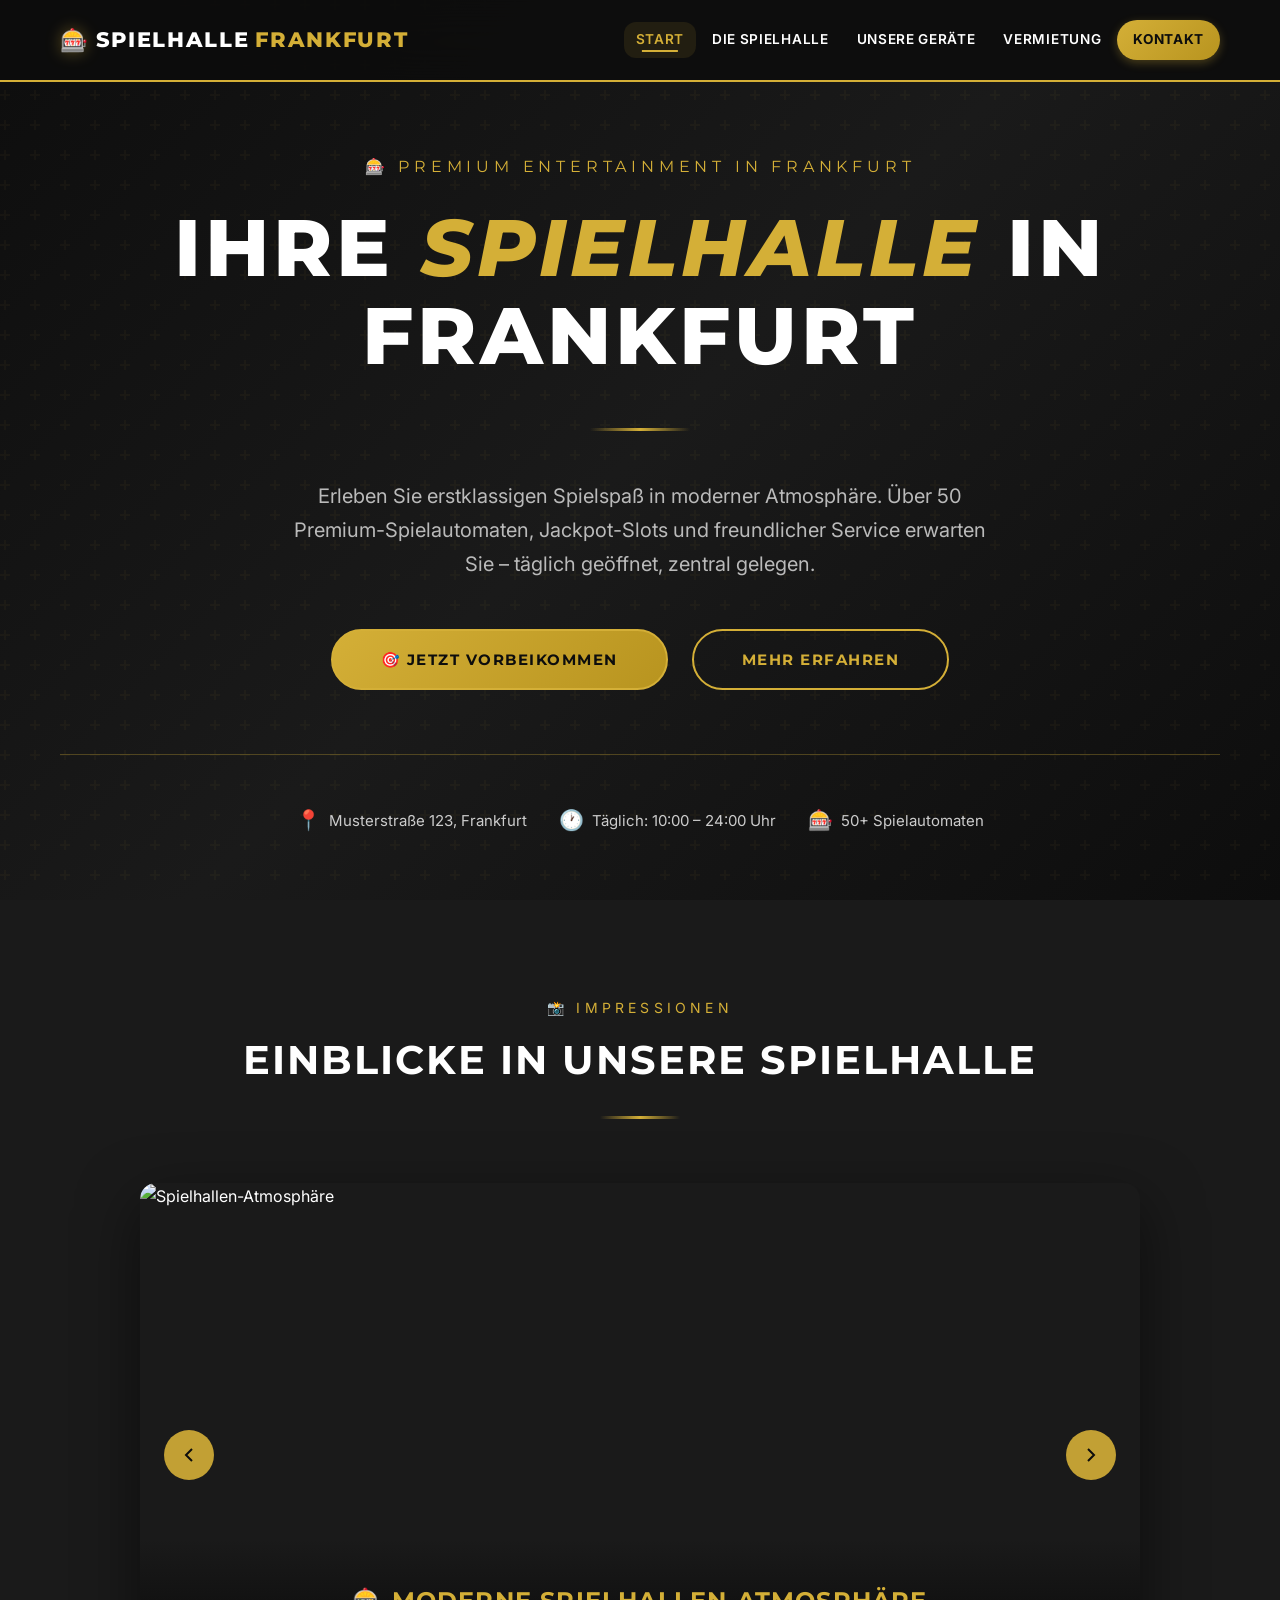
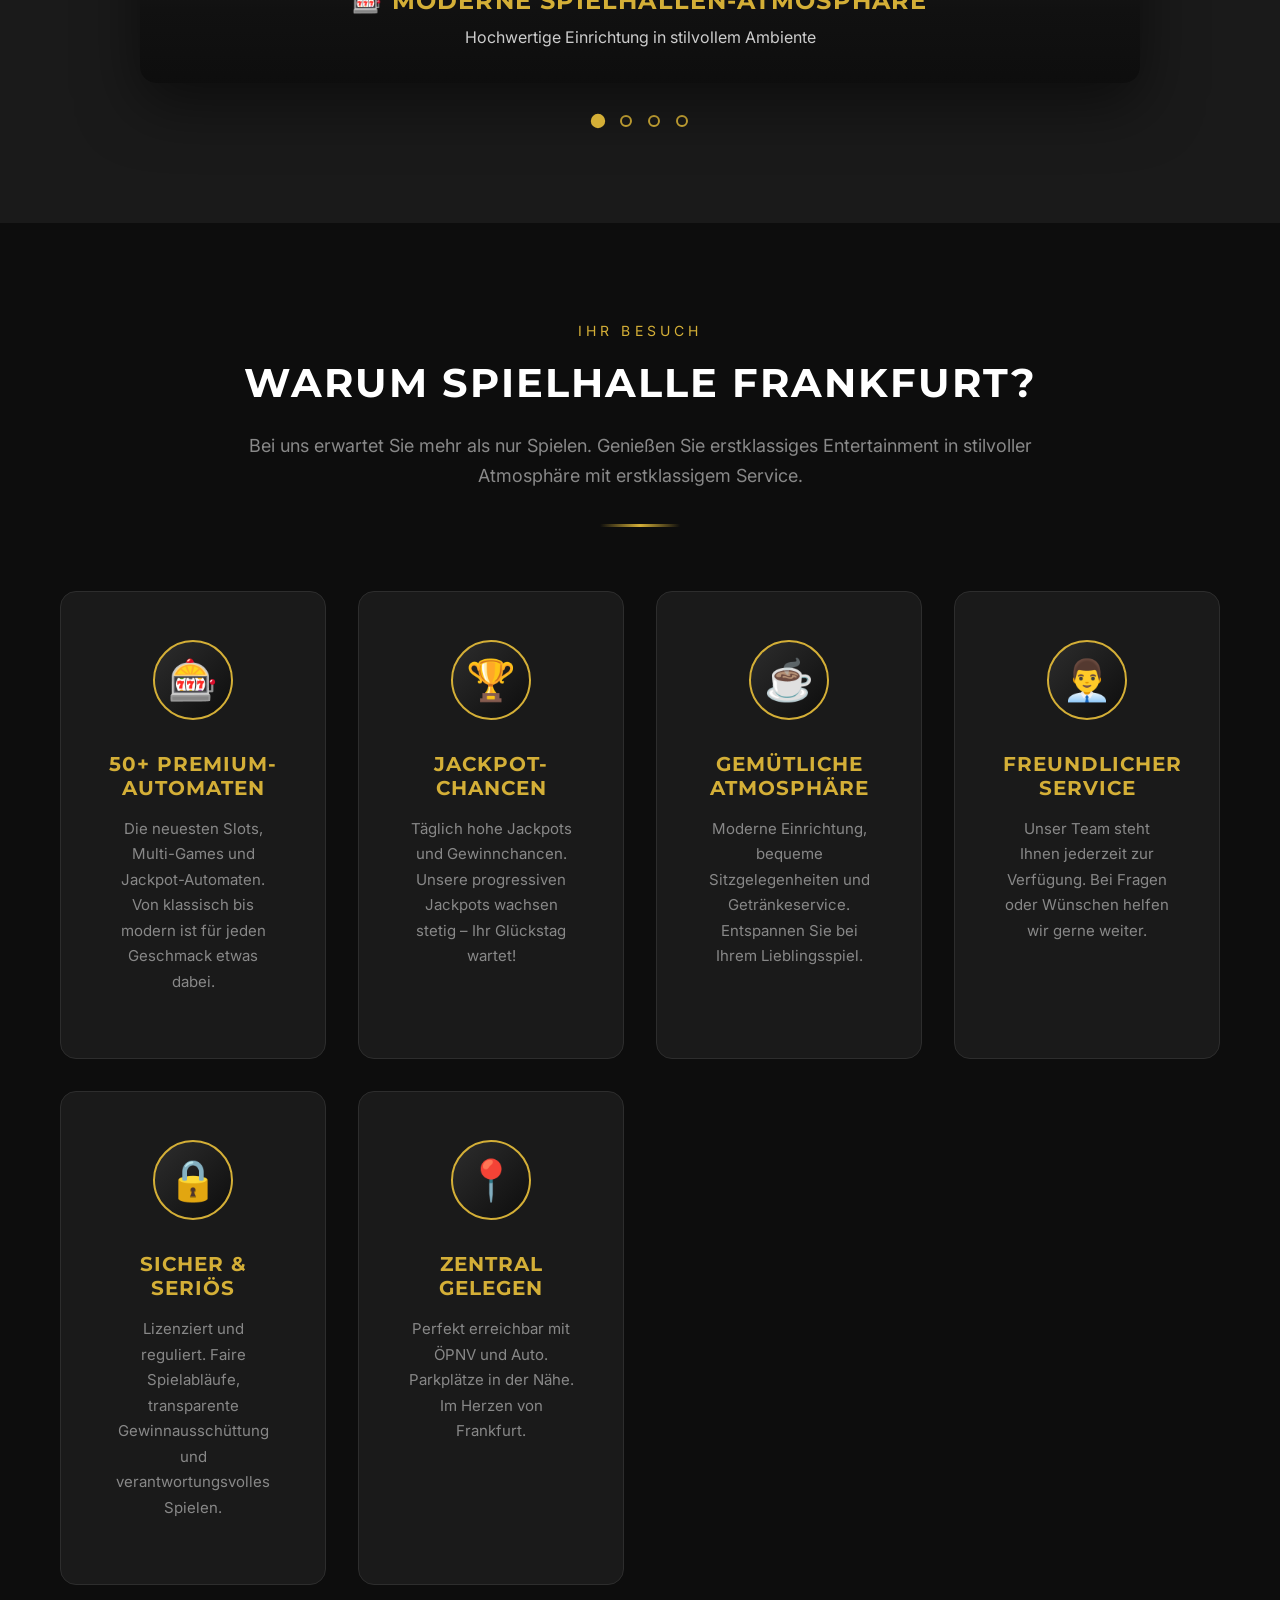
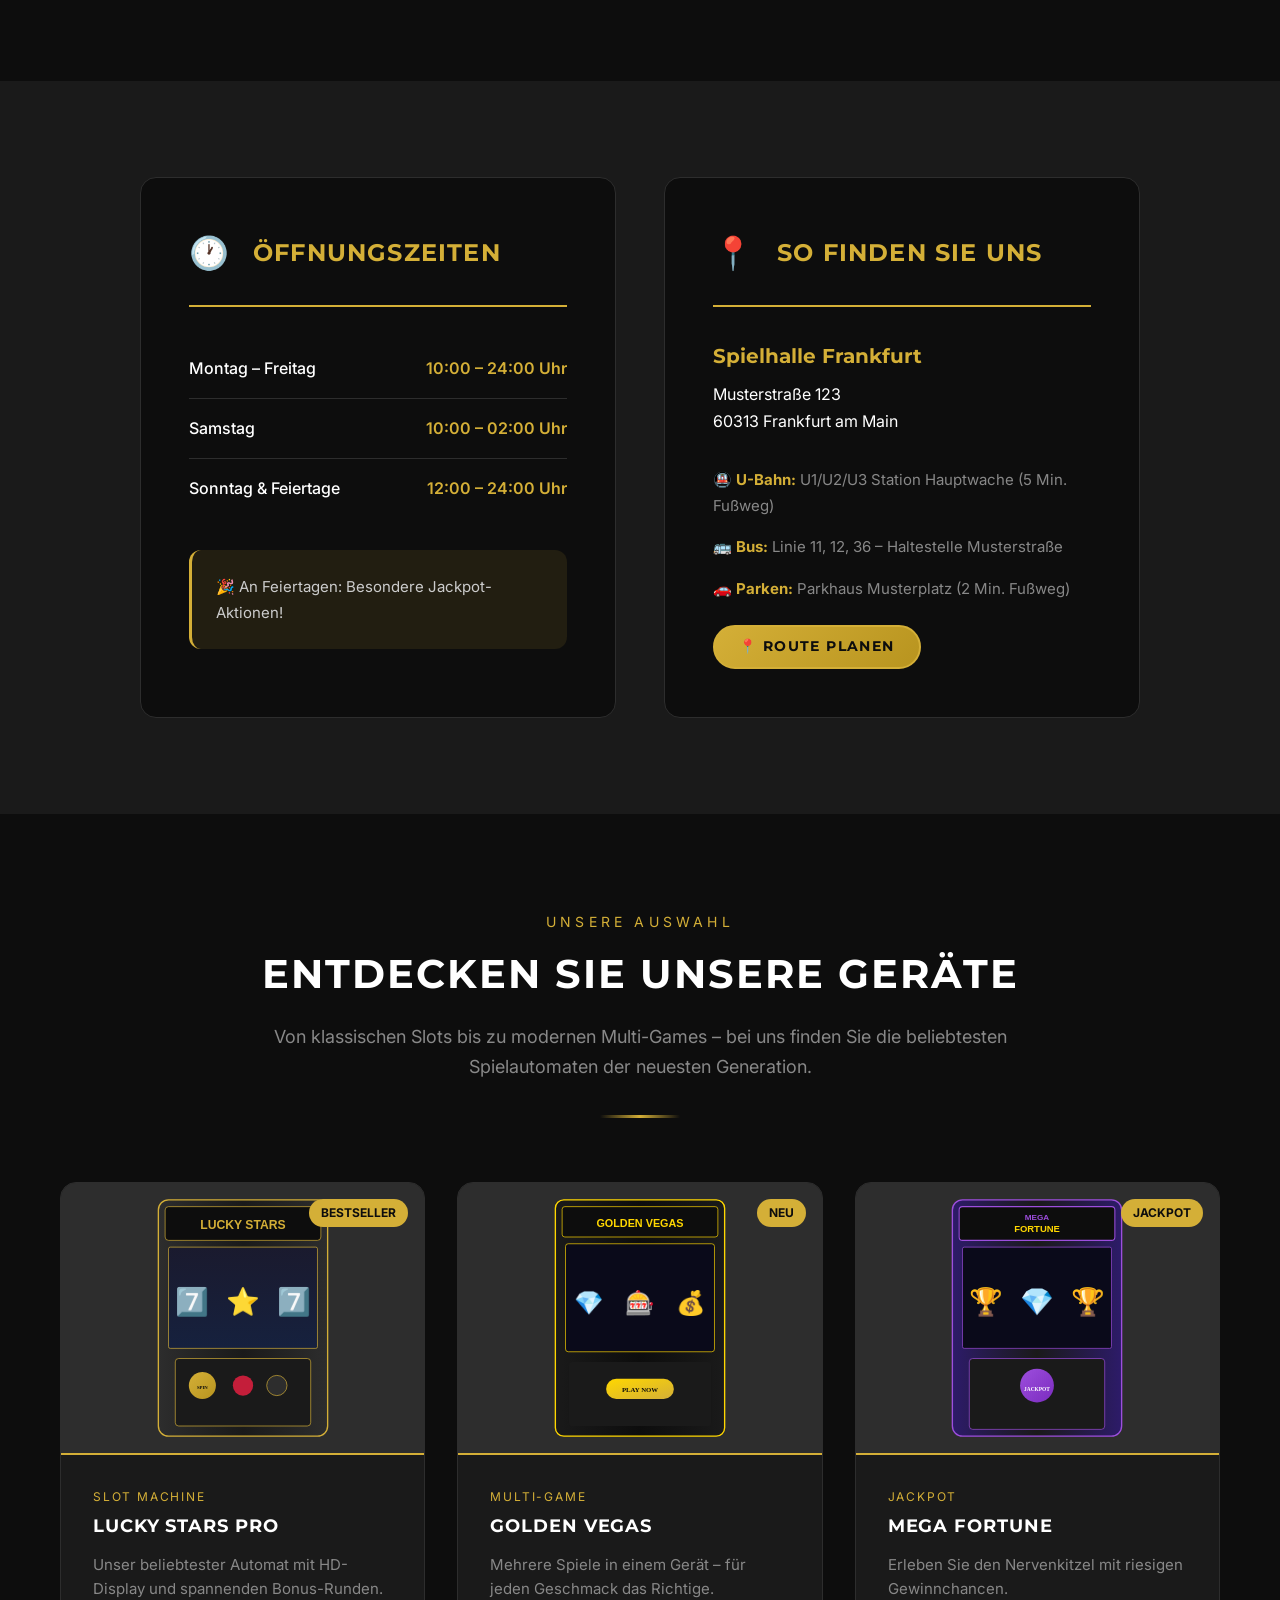
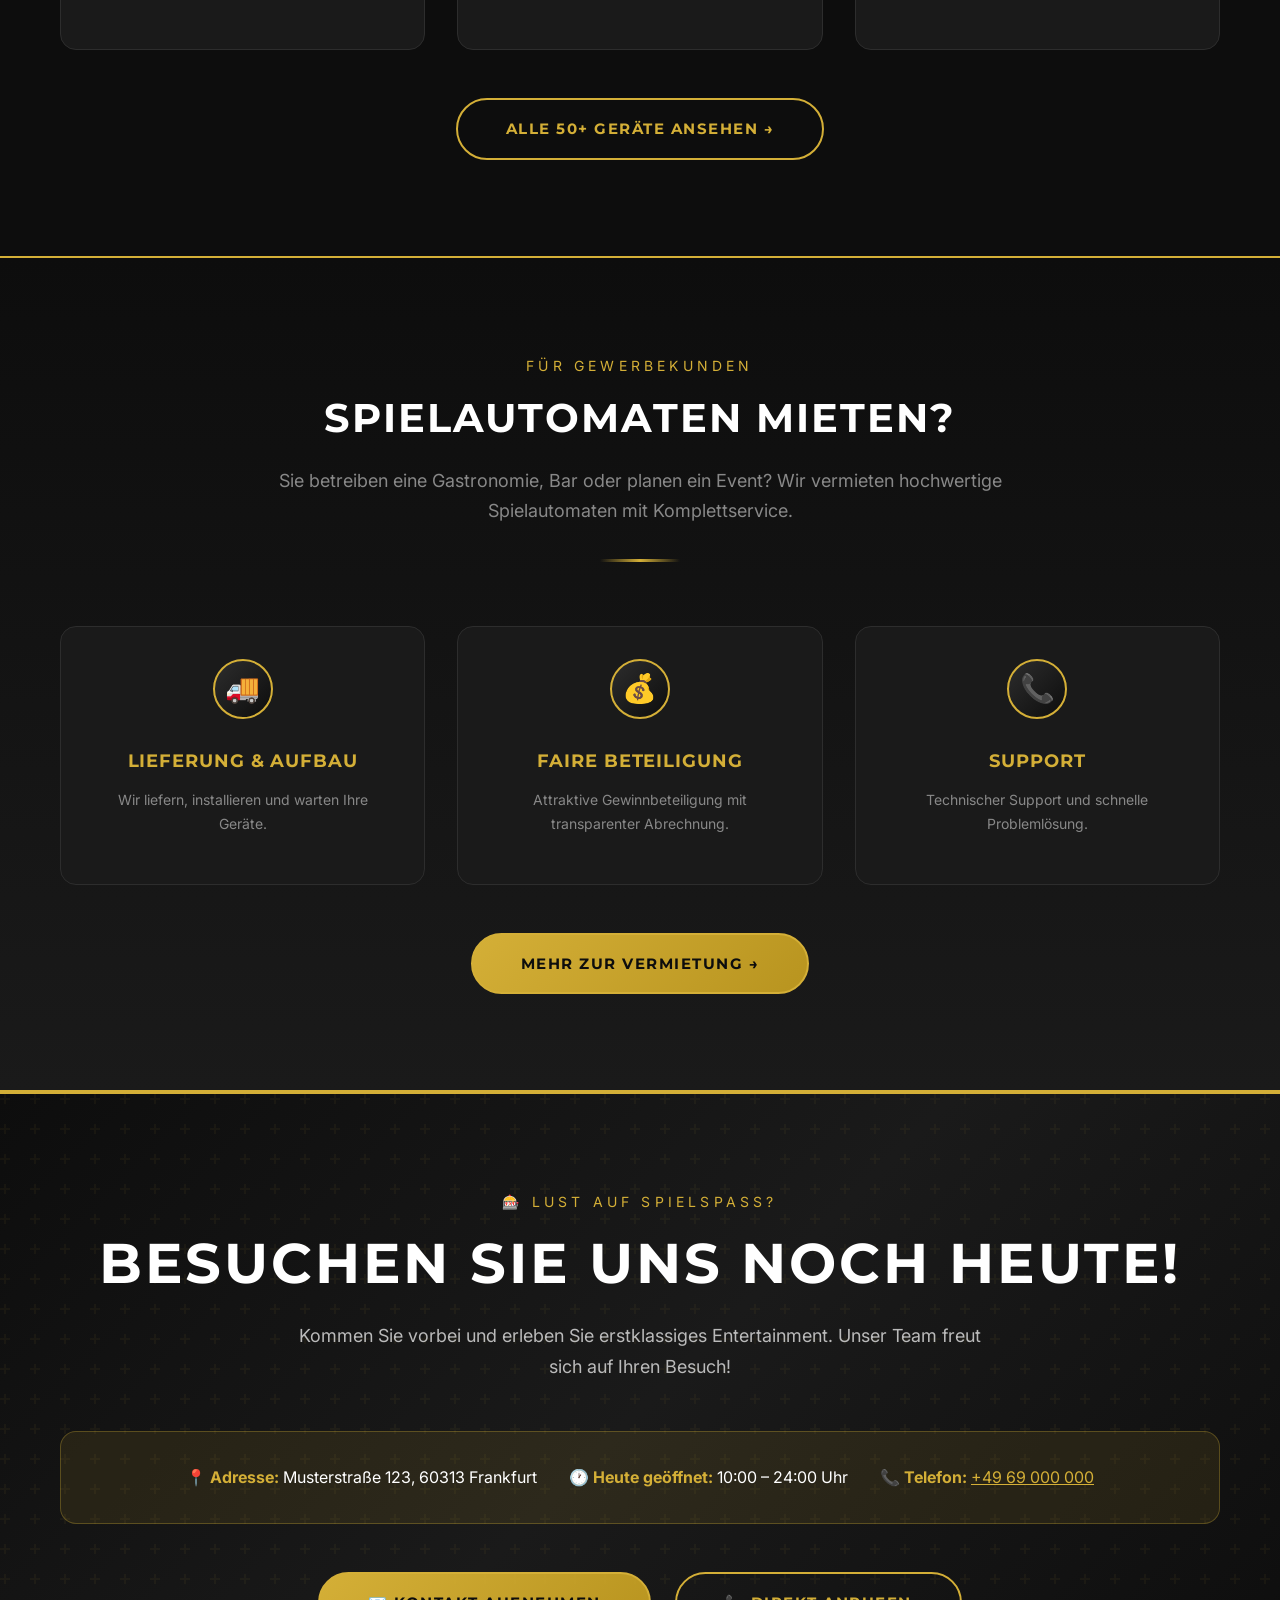
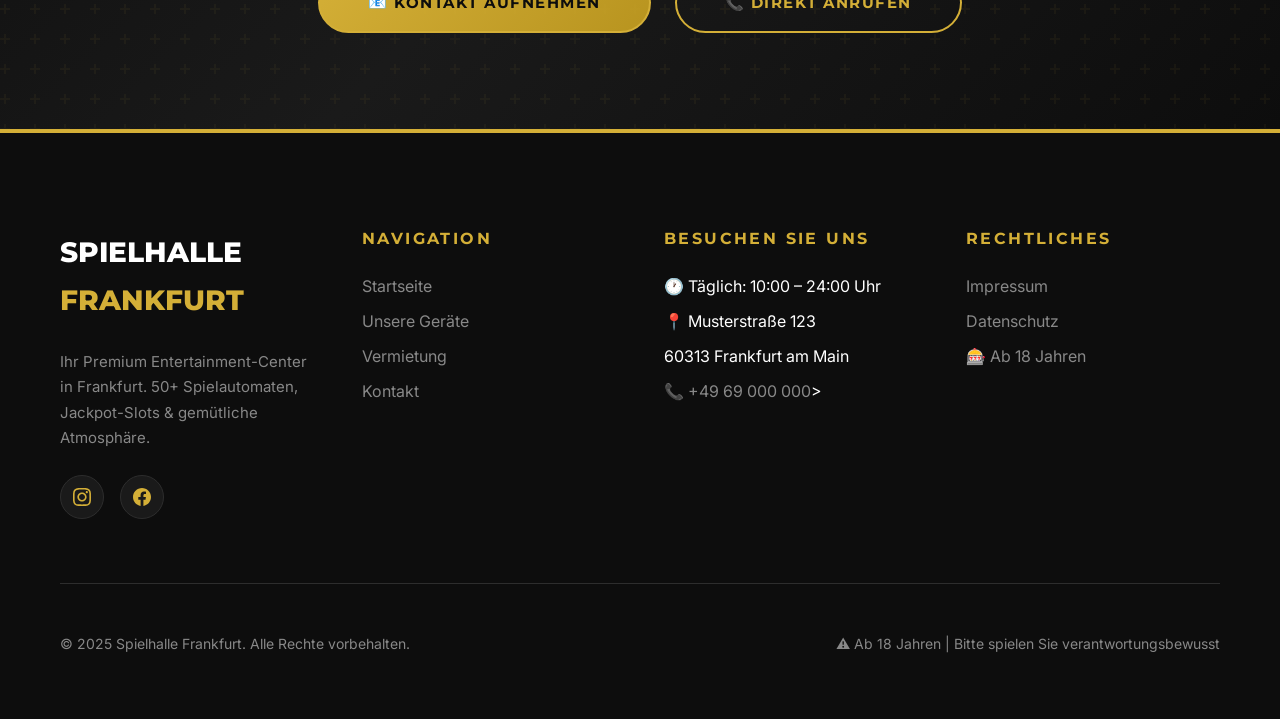
==== commit a432cf03: "index anpassunf" ====
--- a/index.html
+++ b/index.html
@@ -330,7 +330,7 @@
         <div class="container">
             <header class="section-header">
                 <p class="section-header__label">Für Gewerbekunden</p>
-                <h2 class="section-header__title">Spielautomaten vermieten?</h2>
+                <h2 class="section-header__title">Spielautomaten mieten?</h2>
                 <p class="section-header__text">
                     Sie betreiben eine Gastronomie, Bar oder planen ein Event? 
                     Wir vermieten hochwertige Spielautomaten mit Komplettservice.
@@ -353,7 +353,7 @@
                 
                 <div class="feature-card feature-card--compact">
                     <div class="feature-card__icon">📞</div>
-                    <h3 class="feature-card__title">24/7 Support</h3>
+                    <h3 class="feature-card__title">Support</h3>
                     <p class="feature-card__text">Technischer Support und schnelle Problemlösung.</p>
                 </div>
             </div>
--- a/css/style.css
+++ b/css/style.css
@@ -516,7 +516,6 @@
 .hero__content {
     position: relative;
     z-index: 1;
-    max-width: 900px;
     text-align: center;
 }
 
@@ -1146,8 +1145,20 @@
    ======================================== */
 .target-grid {
     display: grid;
-    grid-template-columns: repeat(auto-fit, minmax(200px, 1fr));
+    grid-template-columns: repeat(3, 1fr);
     gap: var(--space-lg);
+}
+
+@media (max-width: 900px) {
+    .target-grid {
+        grid-template-columns: repeat(2, 1fr);
+    }
+}
+
+@media (max-width: 600px) {
+    .target-grid {
+        grid-template-columns: 1fr;
+    }
 }
 
 .target-card {
@@ -1251,6 +1262,7 @@
 
 .footer-logo span {
     color: var(--color-gold);
+    display: block;
 }
 
 .footer-text {
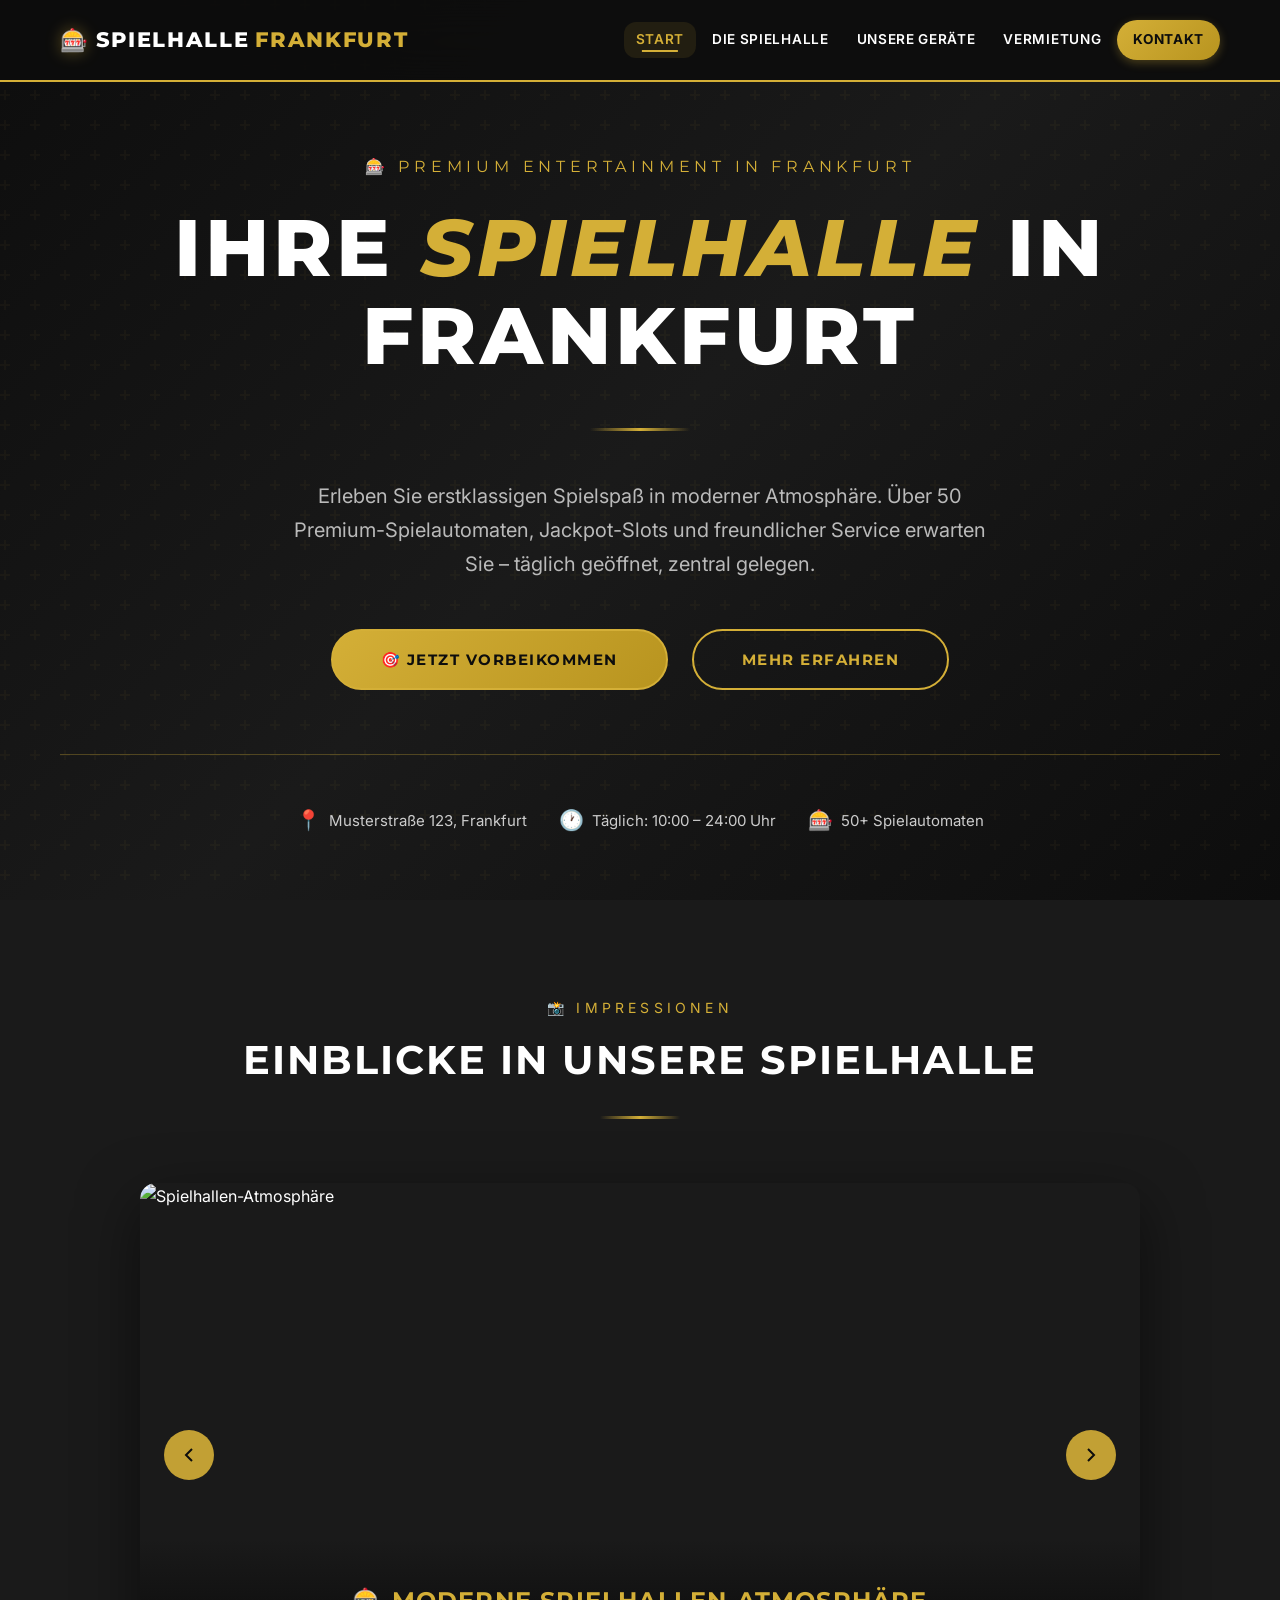
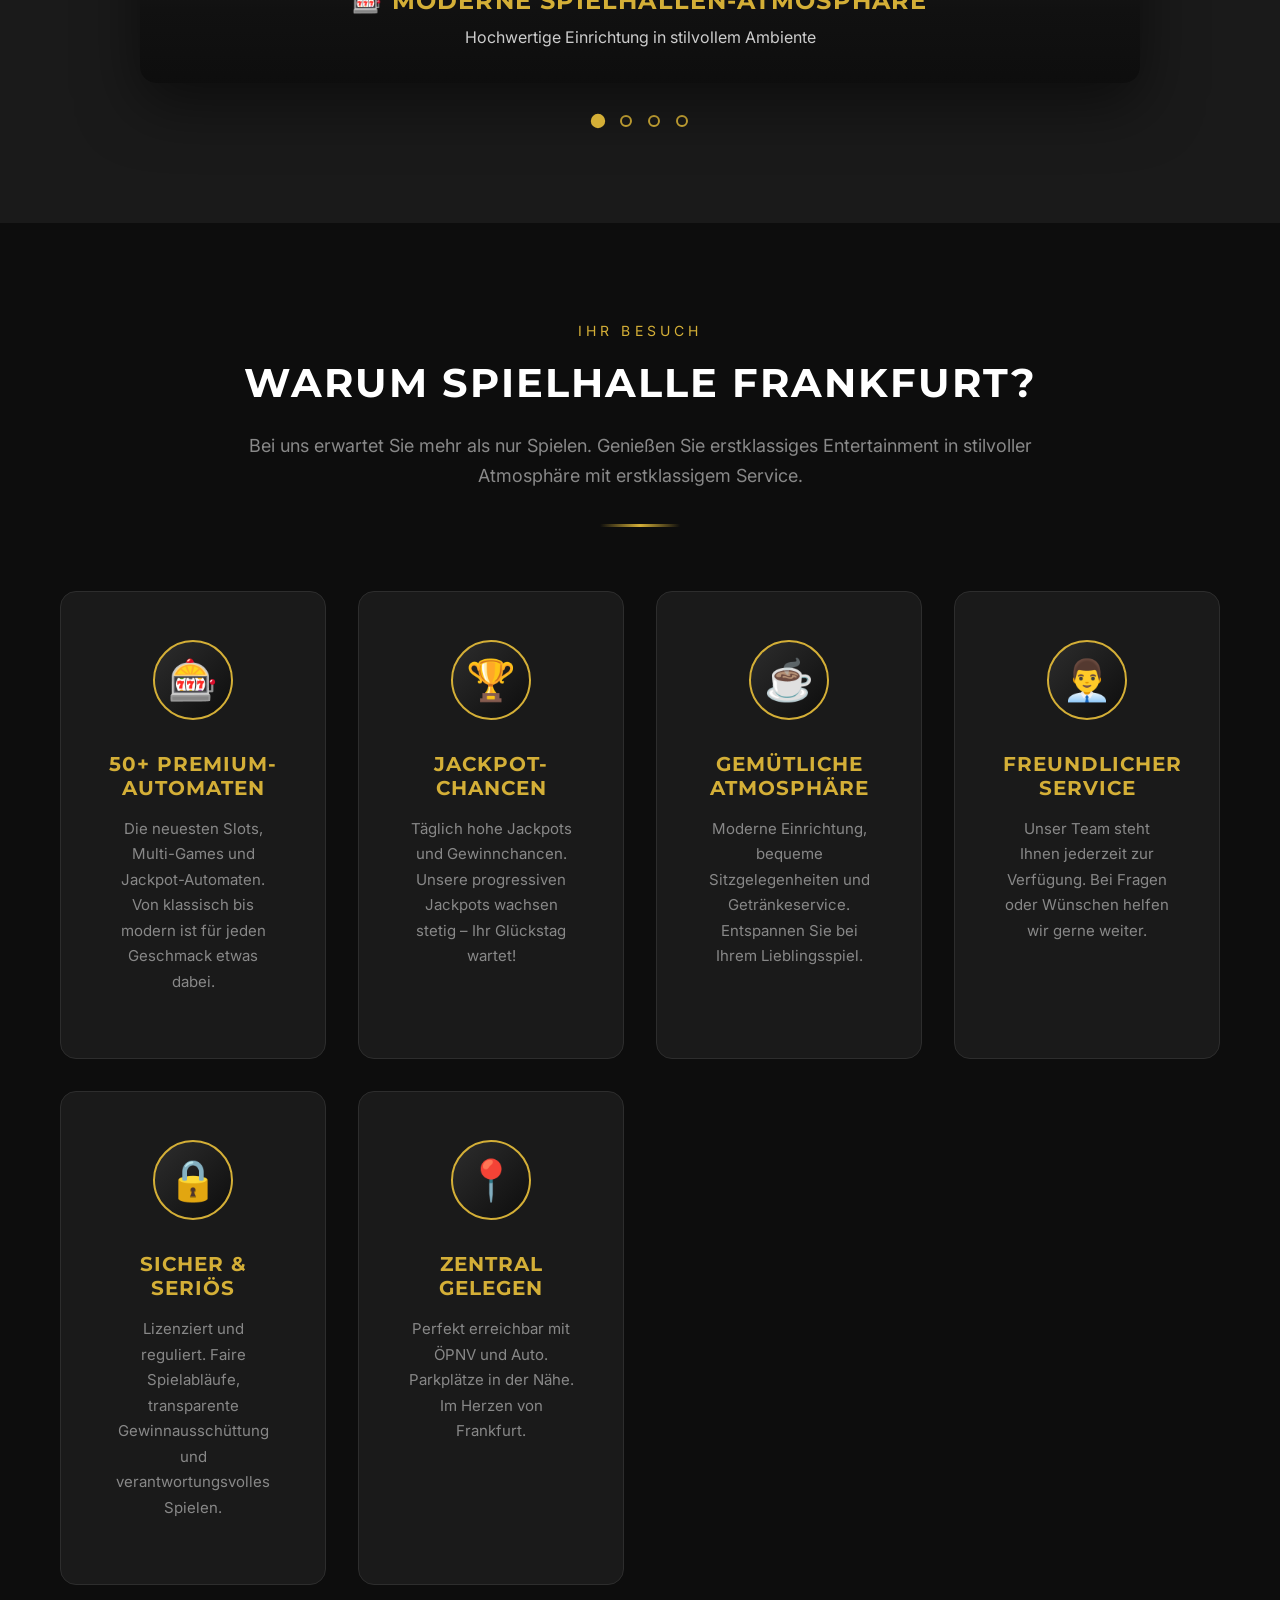
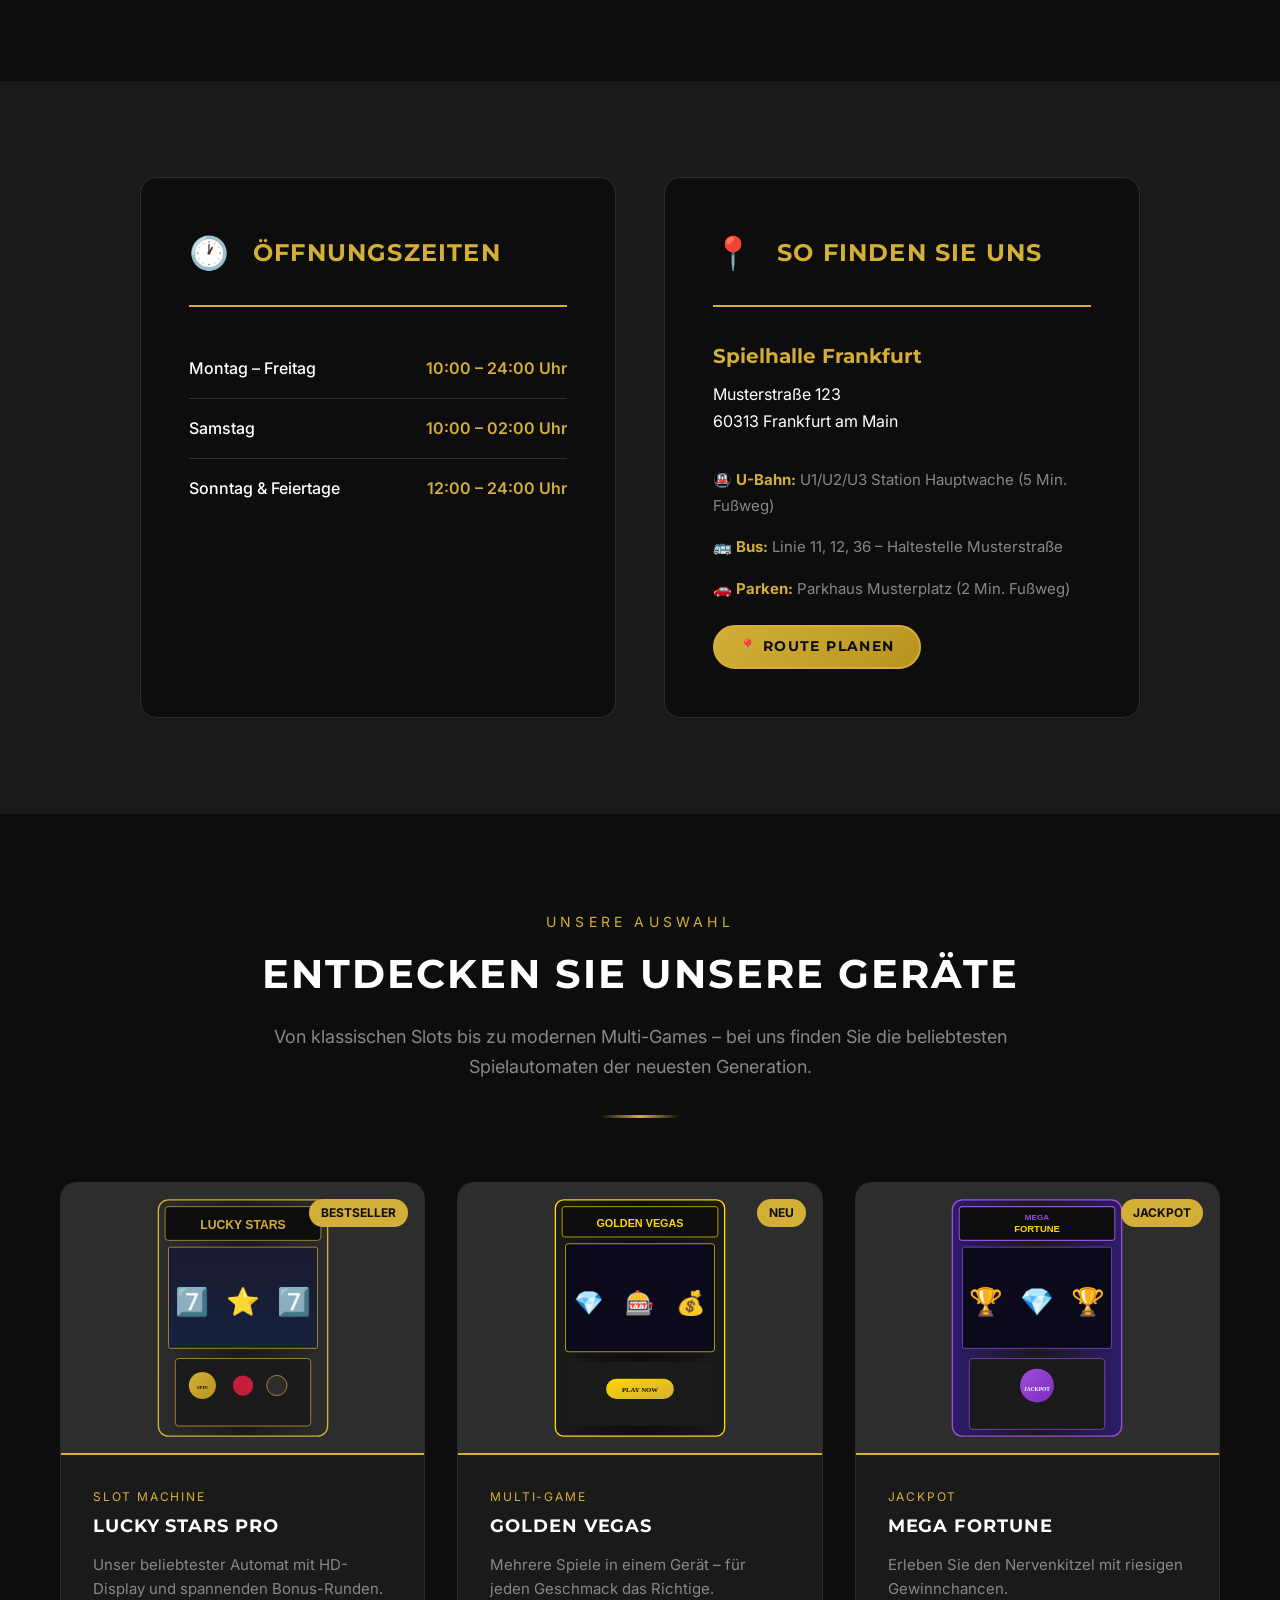
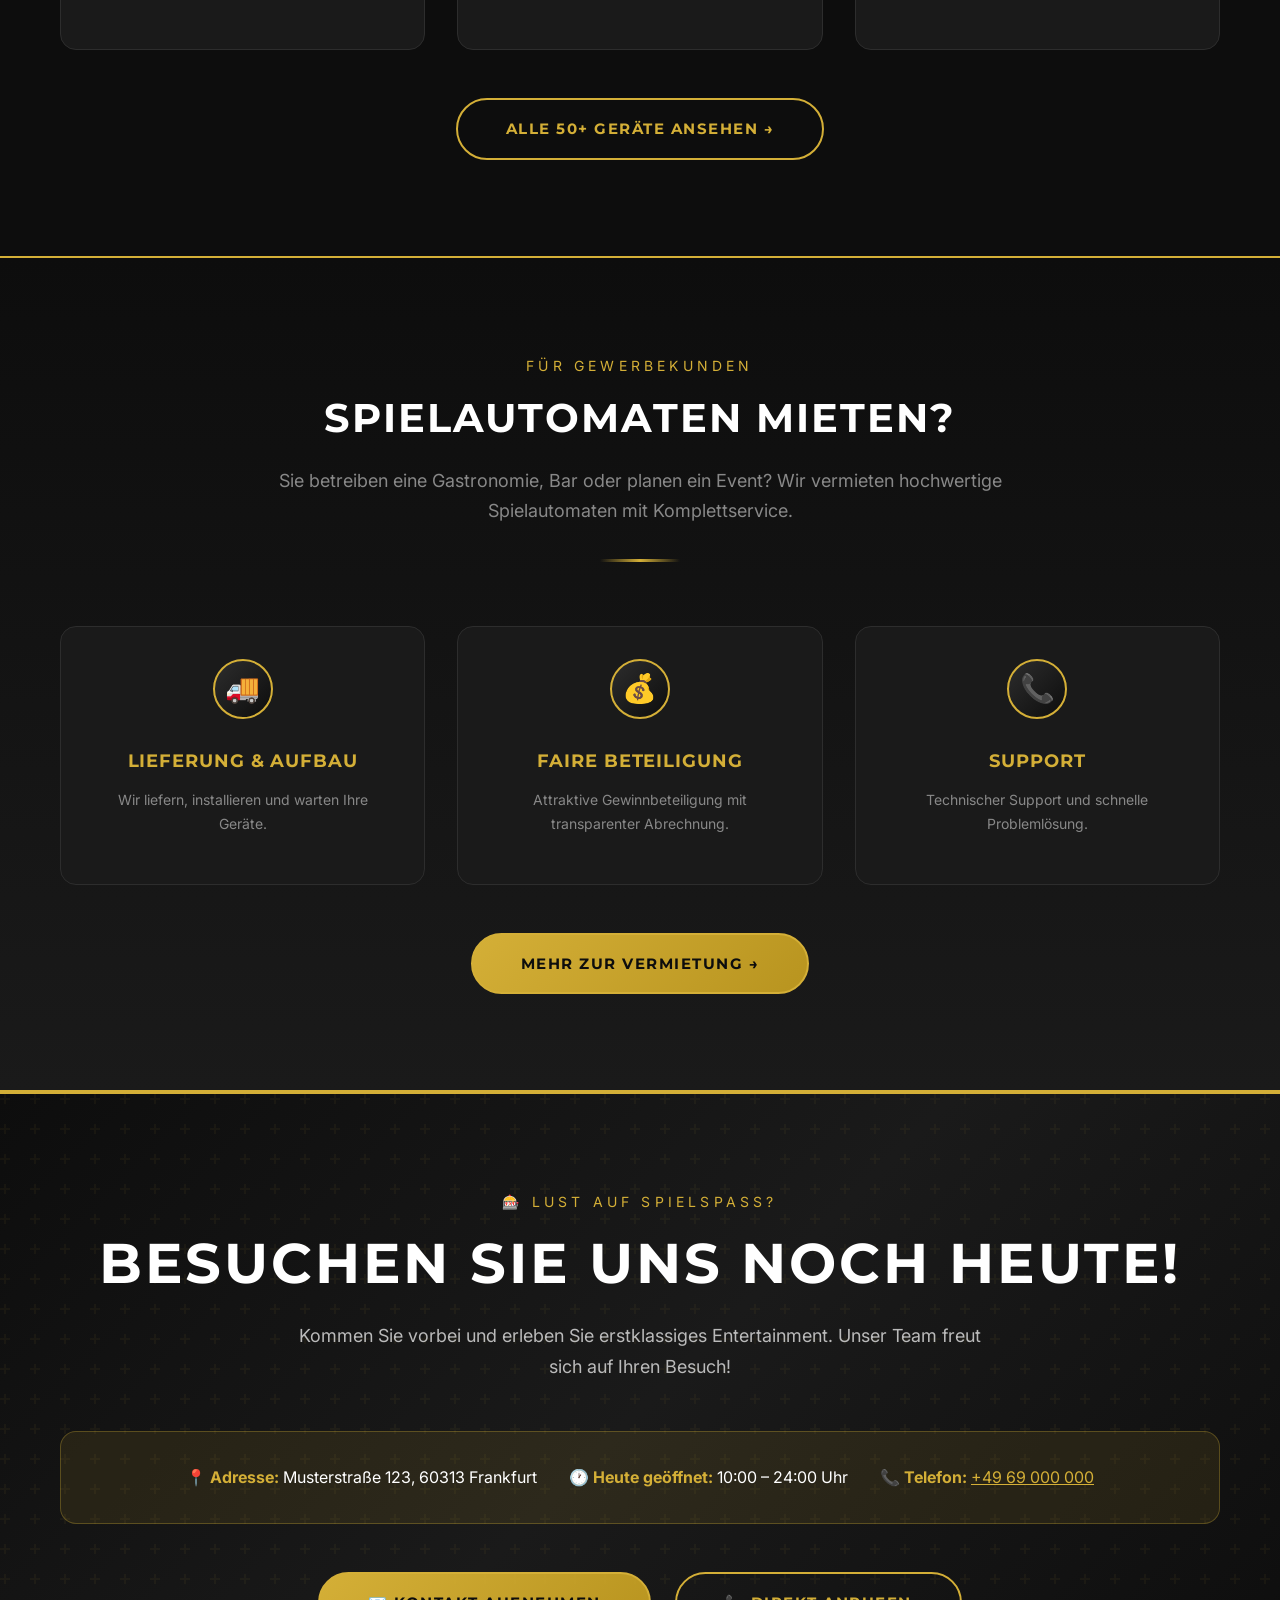
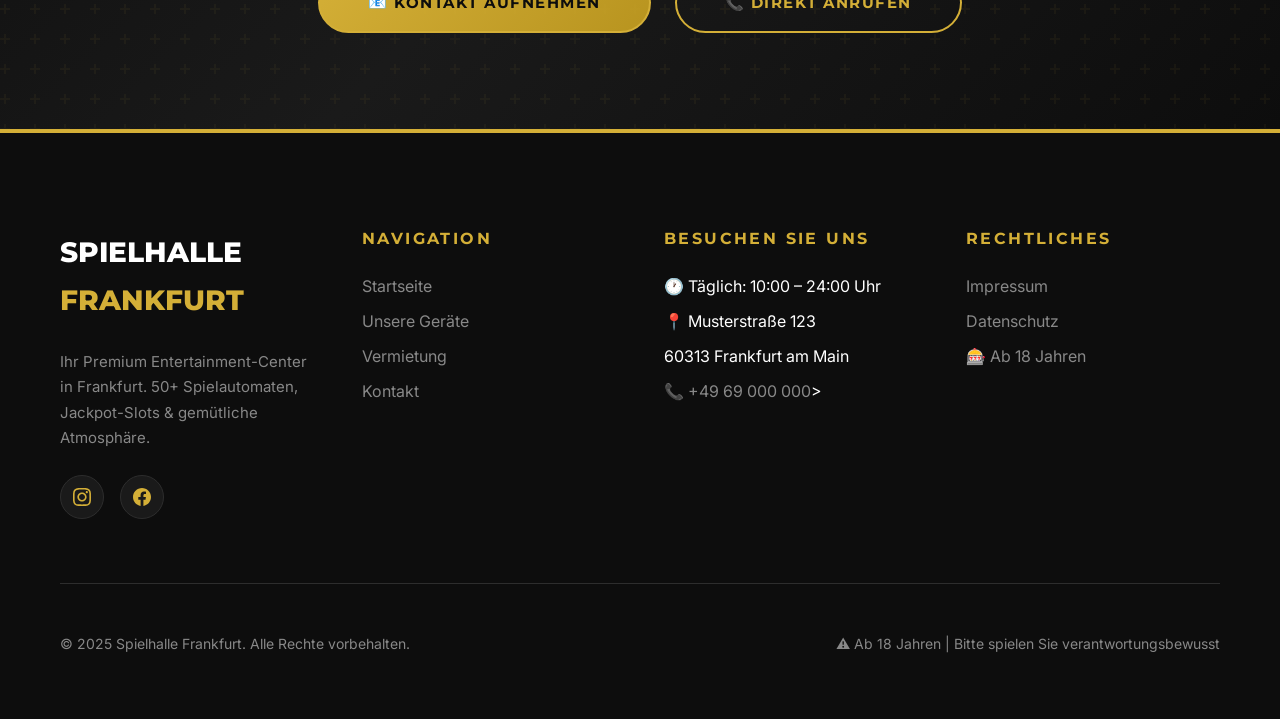
==== commit f6bebe73: "revision" ====
--- a/index.html
+++ b/index.html
@@ -234,9 +234,7 @@
                             <span class="time">12:00 – 24:00 Uhr</span>
                         </li>
                     </ul>
-                    <div class="visit-card__note">
-                        <p>🎉 An Feiertagen: Besondere Jackpot-Aktionen!</p>
-                    </div>
+                    
                 </div>
                 
                 <!-- Standort -->
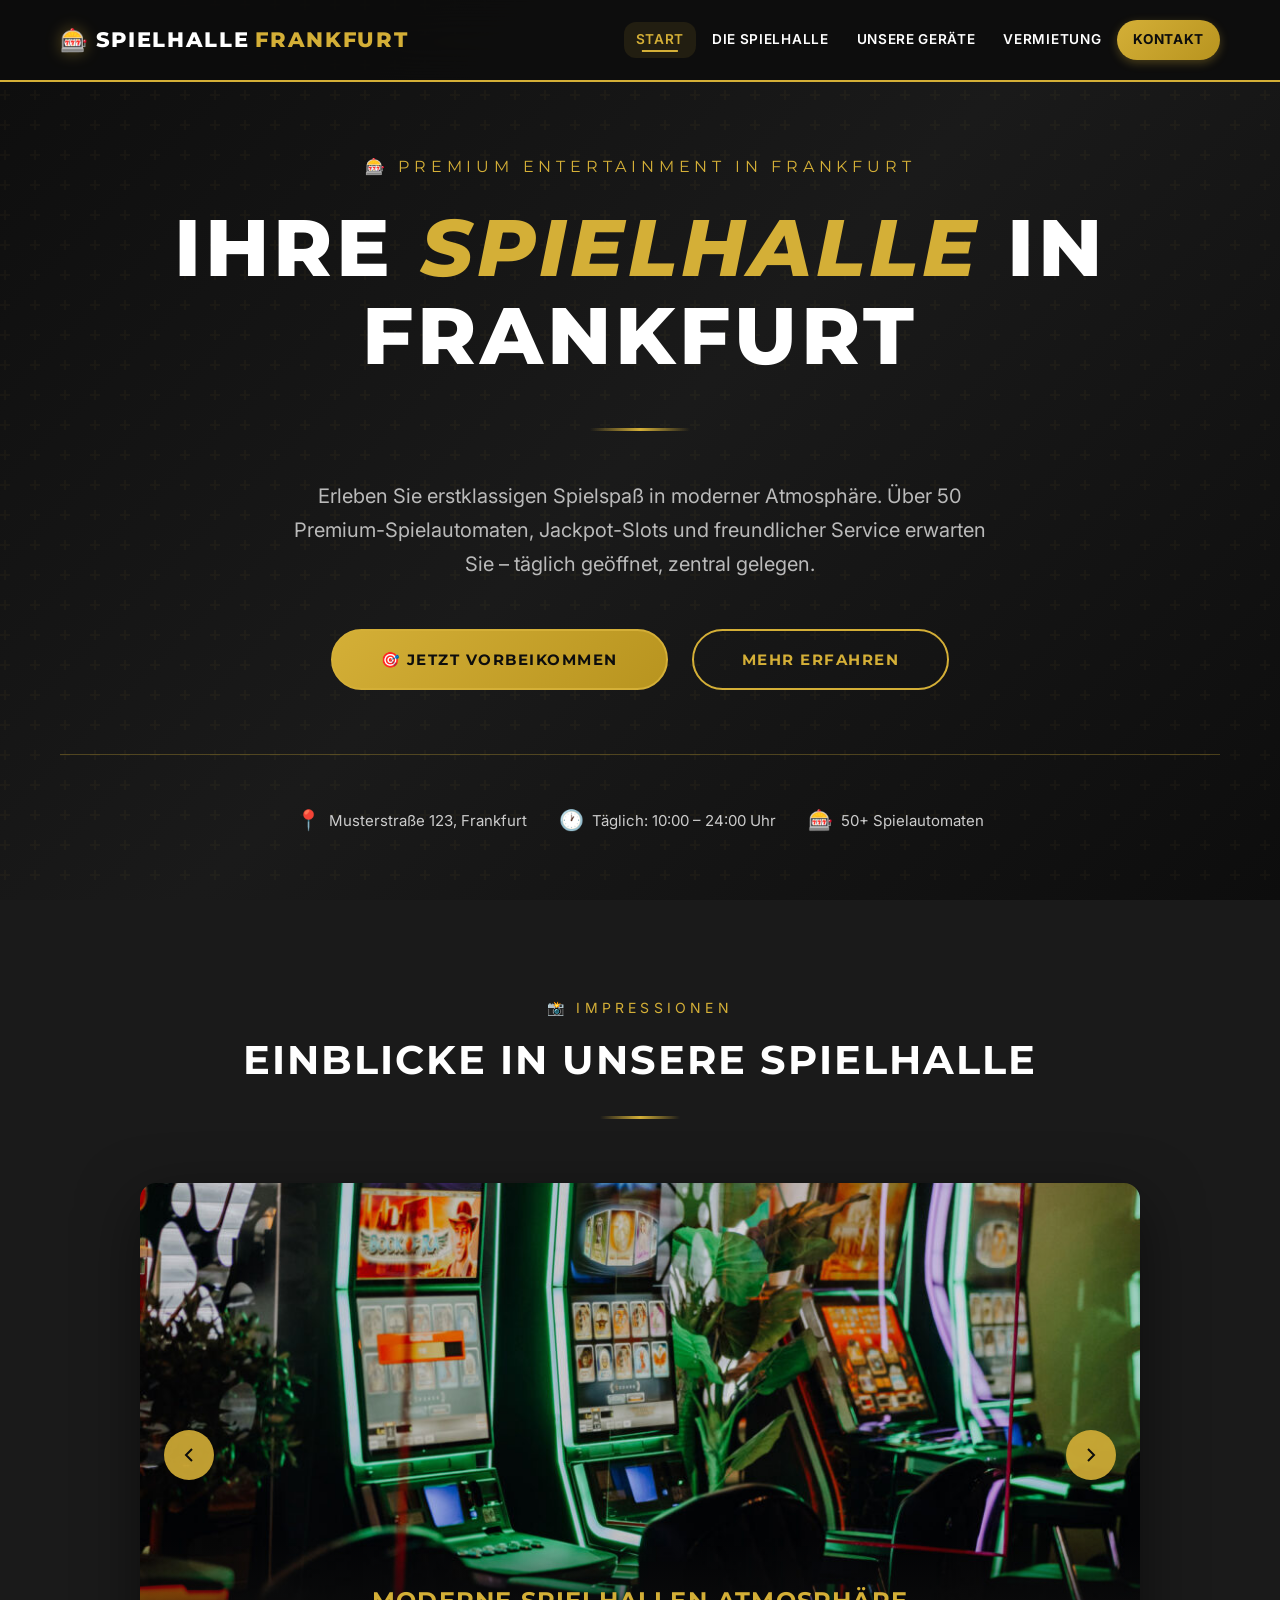
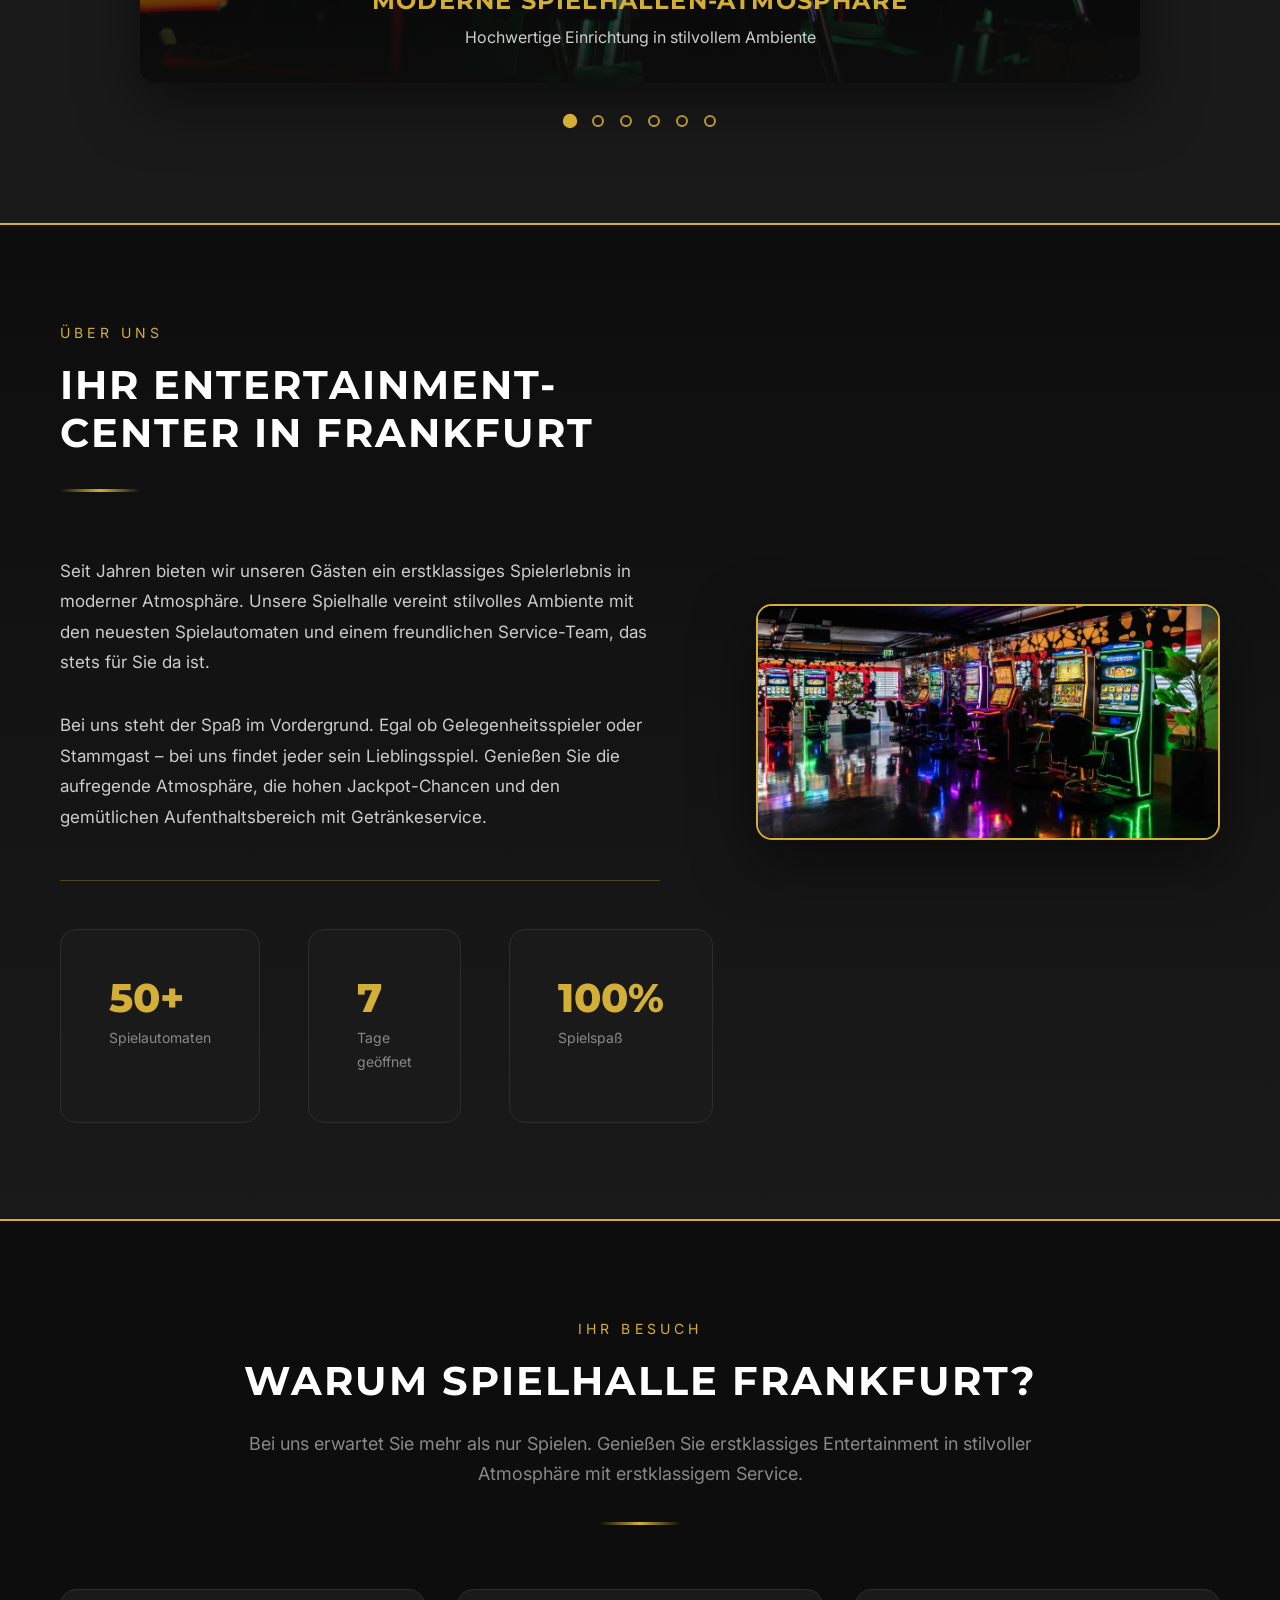
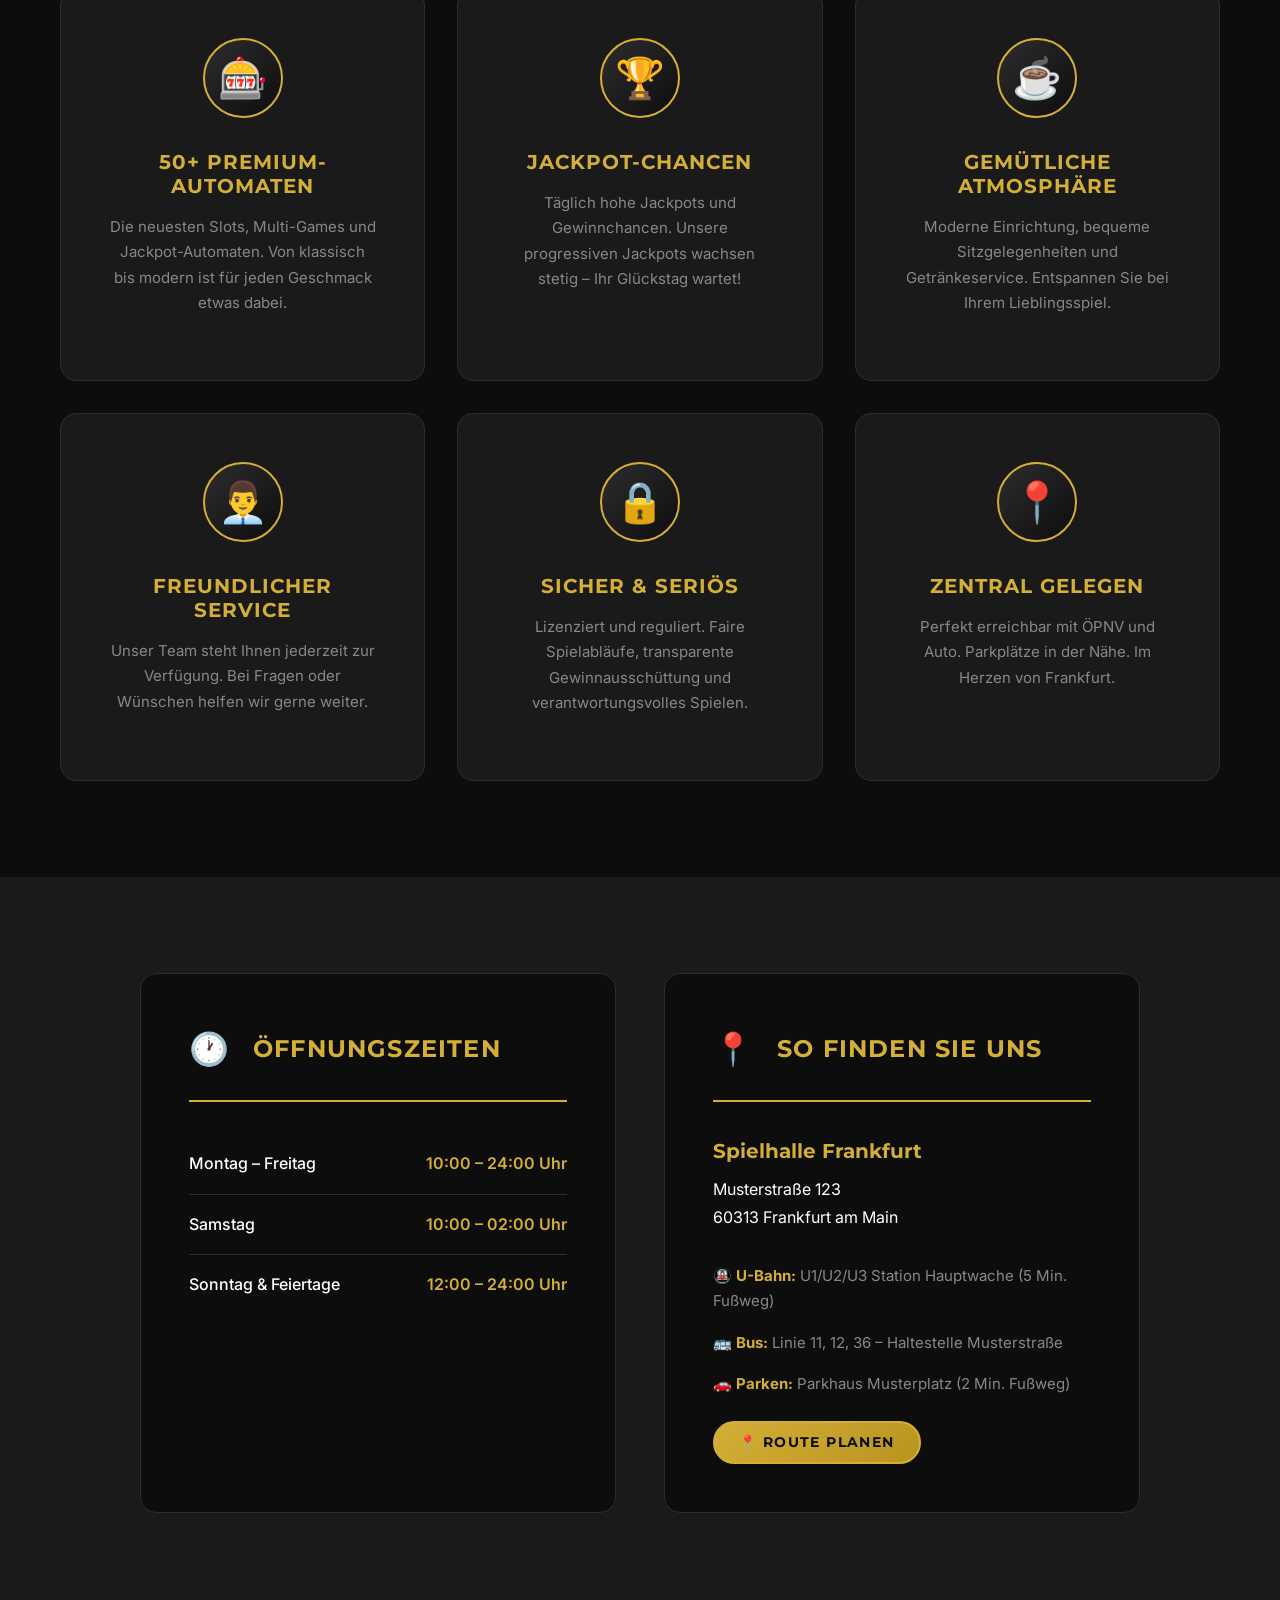
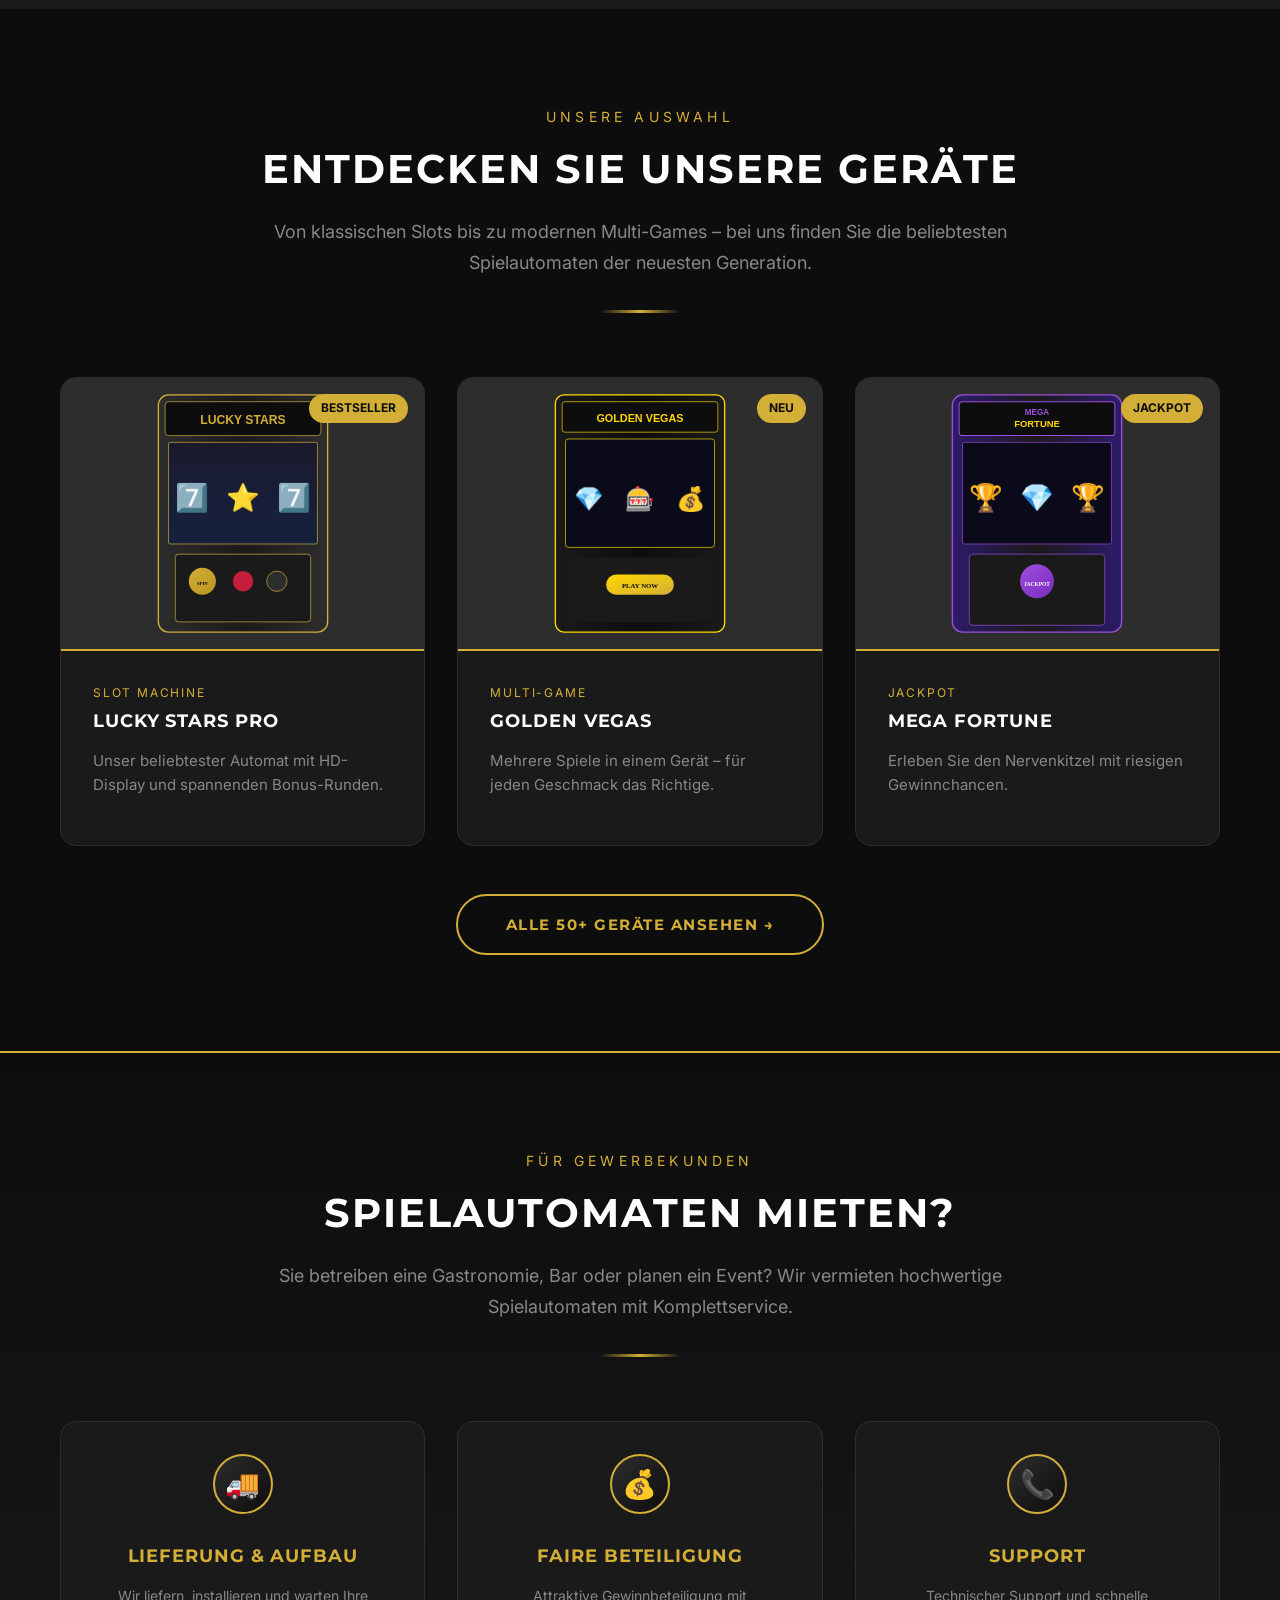
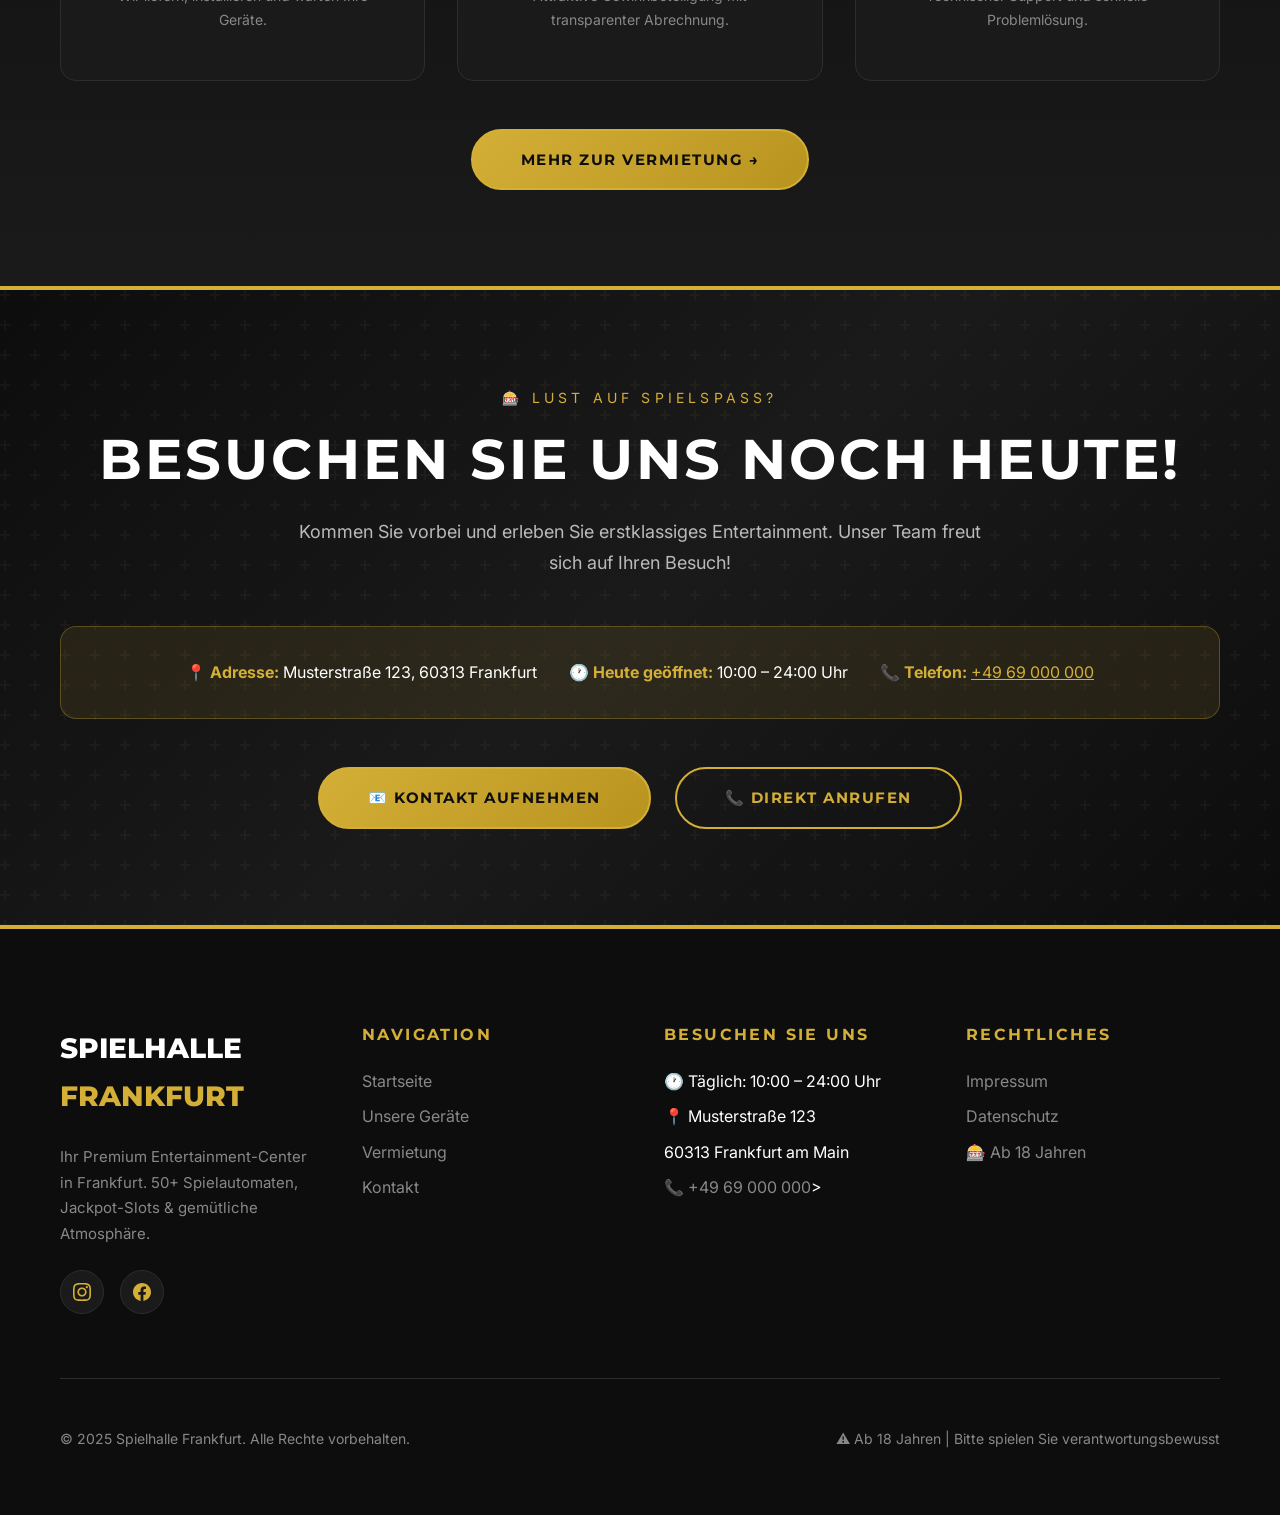
==== commit 268f1909: "Update: Neue Location-Bilder, Karussell mit 6 Slides, Über Uns Section" ====
--- a/index.html
+++ b/index.html
@@ -98,37 +98,55 @@
                     <div class="carousel__track">
                         <!-- Slide 1 -->
                         <div class="carousel__slide">
-                            <img src="https://picsum.photos/seed/spielhalle1/1200/600" alt="Spielhallen-Atmosphäre" loading="lazy">
+                            <img src="images/location/Spielhalle_Dietzenbach-06-1024x759.jpg" alt="Spielhallen-Atmosphäre" loading="lazy">
                             <div class="carousel__caption">
-                                <h3>🎰 Moderne Spielhallen-Atmosphäre</h3>
+                                <h3>Moderne Spielhallen-Atmosphäre</h3>
                                 <p>Hochwertige Einrichtung in stilvollem Ambiente</p>
                             </div>
                         </div>
                         
                         <!-- Slide 2 -->
                         <div class="carousel__slide">
-                            <img src="https://picsum.photos/seed/casino2/1200/600" alt="Premium-Geräte" loading="lazy">
+                            <img src="images/location/Spielhalle_Dietzenbach-18-683x1024.jpg" alt="Premium-Geräte" loading="lazy">
                             <div class="carousel__caption">
-                                <h3>💎 Premium-Spielautomaten</h3>
+                                <h3>Premium-Spielautomaten</h3>
                                 <p>Die neuesten Geräte mit HD-Displays</p>
                             </div>
                         </div>
                         
                         <!-- Slide 3 -->
                         <div class="carousel__slide">
-                            <img src="https://picsum.photos/seed/jackpot3/1200/600" alt="Gewinnmomente" loading="lazy">
+                            <img src="images/location/Spielhalle_Dietzenbach-46-791x1024.jpg" alt="Gewinnmomente" loading="lazy">
                             <div class="carousel__caption">
-                                <h3>🎊 Gewinnmomente erleben</h3>
+                                <h3>Gewinnmomente erleben</h3>
                                 <p>Täglich hohe Jackpots und Gewinnchancen</p>
                             </div>
                         </div>
                         
                         <!-- Slide 4 -->
                         <div class="carousel__slide">
-                            <img src="https://picsum.photos/seed/lounge4/1200/600" alt="Gemütlicher Bereich" loading="lazy">
+                            <img src="images/location/Spielhalle_Dietzenbach-47-683x1024.jpg" alt="Gemütlicher Bereich" loading="lazy">
                             <div class="carousel__caption">
-                                <h3>☕ Gemütlicher Aufenthaltsbereich</h3>
+                                <h3>Gemütlicher Aufenthaltsbereich</h3>
                                 <p>Entspannen Sie bei einem Getränk zwischen den Spielen</p>
+                            </div>
+                        </div>
+                        
+                        <!-- Slide 5 -->
+                        <div class="carousel__slide">
+                            <img src="images/location/Spielhalle_Dietzenbach-48-1024x610.jpg" alt="Spielhallen-Detail" loading="lazy">
+                            <div class="carousel__caption">
+                                <h3>Stilvolle Details</h3>
+                                <p>Modernes Design trifft auf gemütliche Atmosphäre</p>
+                            </div>
+                        </div>
+                        
+                        <!-- Slide 6 -->
+                        <div class="carousel__slide">
+                            <img src="images/location/Spielhalle_Dietzenbach-52-1024x516.jpg" alt="Spielhallen-Übersicht" loading="lazy">
+                            <div class="carousel__caption">
+                                <h3>Ihr Entertainment-Center</h3>
+                                <p>Großzügige Räumlichkeiten für besten Spielspaß</p>
                             </div>
                         </div>
                     </div>
@@ -152,6 +170,54 @@
                     <button class="carousel__dot" aria-label="Gehe zu Bild 2"></button>
                     <button class="carousel__dot" aria-label="Gehe zu Bild 3"></button>
                     <button class="carousel__dot" aria-label="Gehe zu Bild 4"></button>
+                    <button class="carousel__dot" aria-label="Gehe zu Bild 5"></button>
+                    <button class="carousel__dot" aria-label="Gehe zu Bild 6"></button>
+                </div>
+            </div>
+        </div>
+    </section>
+
+    <!-- ÜBER UNS / ATMOSPHÄRE -->
+    <section class="section section--gold-accent" id="ueber-uns">
+        <div class="container">
+            <div class="about-grid">
+                <div class="about-content">
+                    <header class="section-header section-header--left">
+                        <p class="section-header__label">Über Uns</p>
+                        <h2 class="section-header__title">Ihr Entertainment-Center in Frankfurt</h2>
+                        <div class="section-header__line"></div>
+                    </header>
+                    
+                    <p class="about-text">
+                        Seit Jahren bieten wir unseren Gästen ein erstklassiges Spielerlebnis in moderner Atmosphäre. 
+                        Unsere Spielhalle vereint stilvolles Ambiente mit den neuesten Spielautomaten und 
+                        einem freundlichen Service-Team, das stets für Sie da ist.
+                    </p>
+                    
+                    <p class="about-text">
+                        Bei uns steht der Spaß im Vordergrund. Egal ob Gelegenheitsspieler oder Stammgast – 
+                        bei uns findet jeder sein Lieblingsspiel. Genießen Sie die aufregende Atmosphäre, 
+                        die hohen Jackpot-Chancen und den gemütlichen Aufenthaltsbereich mit Getränkeservice.
+                    </p>
+                    
+                    <div class="about-stats">
+                        <div class="stat-item">
+                            <span class="stat-number">50+</span>
+                            <span class="stat-label">Spielautomaten</span>
+                        </div>
+                        <div class="stat-item">
+                            <span class="stat-number">7</span>
+                            <span class="stat-label">Tage geöffnet</span>
+                        </div>
+                        <div class="stat-item">
+                            <span class="stat-number">100%</span>
+                            <span class="stat-label">Spielspaß</span>
+                        </div>
+                    </div>
+                </div>
+                
+                <div class="about-image">
+                    <img src="images/location/Spielhalle_Dietzenbach-52-1024x516.jpg" alt="Spielhalle Atmosphäre" loading="lazy">
                 </div>
             </div>
         </div>
--- a/css/style.css
+++ b/css/style.css
@@ -619,8 +619,20 @@
    ======================================== */
 .feature-grid {
     display: grid;
-    grid-template-columns: repeat(auto-fit, minmax(250px, 1fr));
+    grid-template-columns: repeat(3, 1fr);
     gap: var(--space-lg);
+}
+
+@media (max-width: 900px) {
+    .feature-grid {
+        grid-template-columns: repeat(2, 1fr);
+    }
+}
+
+@media (max-width: 600px) {
+    .feature-grid {
+        grid-template-columns: 1fr;
+    }
 }
 
 .feature-card {
@@ -667,6 +679,14 @@
     justify-content: center;
     font-size: 2.5rem;
     border: 2px solid var(--color-gold);
+}
+
+.feature-card__icon--number {
+    font-family: var(--font-heading);
+    font-size: 2rem;
+    font-weight: 800;
+    color: var(--color-gold);
+    background: linear-gradient(135deg, var(--color-black-lighter) 0%, var(--color-black) 100%);
 }
 
 .feature-card__title {
@@ -1727,6 +1747,113 @@
 .mt-0 { margin-top: 0; }
 .mb-0 { margin-bottom: 0; }
 .mt-1 { margin-top: var(--space-sm); }
+
+/* ========================================
+   ABOUT / ÜBER UNS SECTION
+   ======================================== */
+.about-grid {
+    display: grid;
+    grid-template-columns: 1fr 1fr;
+    gap: var(--space-3xl);
+    align-items: center;
+}
+
+.about-content {
+    max-width: 600px;
+}
+
+.about-content .section-header--left {
+    text-align: left;
+    align-items: flex-start;
+}
+
+.about-content .section-header--left .section-header__line {
+    margin-left: 0;
+}
+
+.about-text {
+    font-size: 1.0625rem;
+    line-height: 1.8;
+    color: var(--color-gray-light);
+    margin-bottom: var(--space-lg);
+}
+
+.about-stats {
+    display: flex;
+    gap: var(--space-xl);
+    margin-top: var(--space-xl);
+    padding-top: var(--space-xl);
+    border-top: 1px solid rgba(212, 175, 55, 0.3);
+}
+
+.stat-item {
+    display: flex;
+    flex-direction: column;
+    align-items: flex-start;
+}
+
+.stat-number {
+    font-family: var(--font-heading);
+    font-size: 2.5rem;
+    font-weight: 800;
+    color: var(--color-gold);
+    line-height: 1;
+}
+
+.stat-label {
+    font-size: 0.875rem;
+    color: var(--color-gray);
+    margin-top: var(--space-xs);
+}
+
+.about-image {
+    border-radius: var(--radius-lg);
+    overflow: hidden;
+    border: 2px solid var(--color-gold);
+    box-shadow: 0 20px 60px rgba(0, 0, 0, 0.5);
+}
+
+.about-image img {
+    width: 100%;
+    height: 100%;
+    object-fit: cover;
+    display: block;
+}
+
+@media (max-width: 900px) {
+    .about-grid {
+        grid-template-columns: 1fr;
+        gap: var(--space-xl);
+    }
+    
+    .about-content {
+        max-width: 100%;
+    }
+    
+    .about-image {
+        order: -1;
+    }
+    
+    .about-stats {
+        justify-content: center;
+    }
+    
+    .stat-item {
+        align-items: center;
+    }
+}
+
+@media (max-width: 600px) {
+    .about-stats {
+        flex-direction: column;
+        gap: var(--space-lg);
+        text-align: center;
+    }
+    
+    .stat-number {
+        font-size: 2rem;
+    }
+}
 .mb-1 { margin-bottom: var(--space-sm); }
 .mt-2 { margin-top: var(--space-md); }
 .mb-2 { margin-bottom: var(--space-md); }
